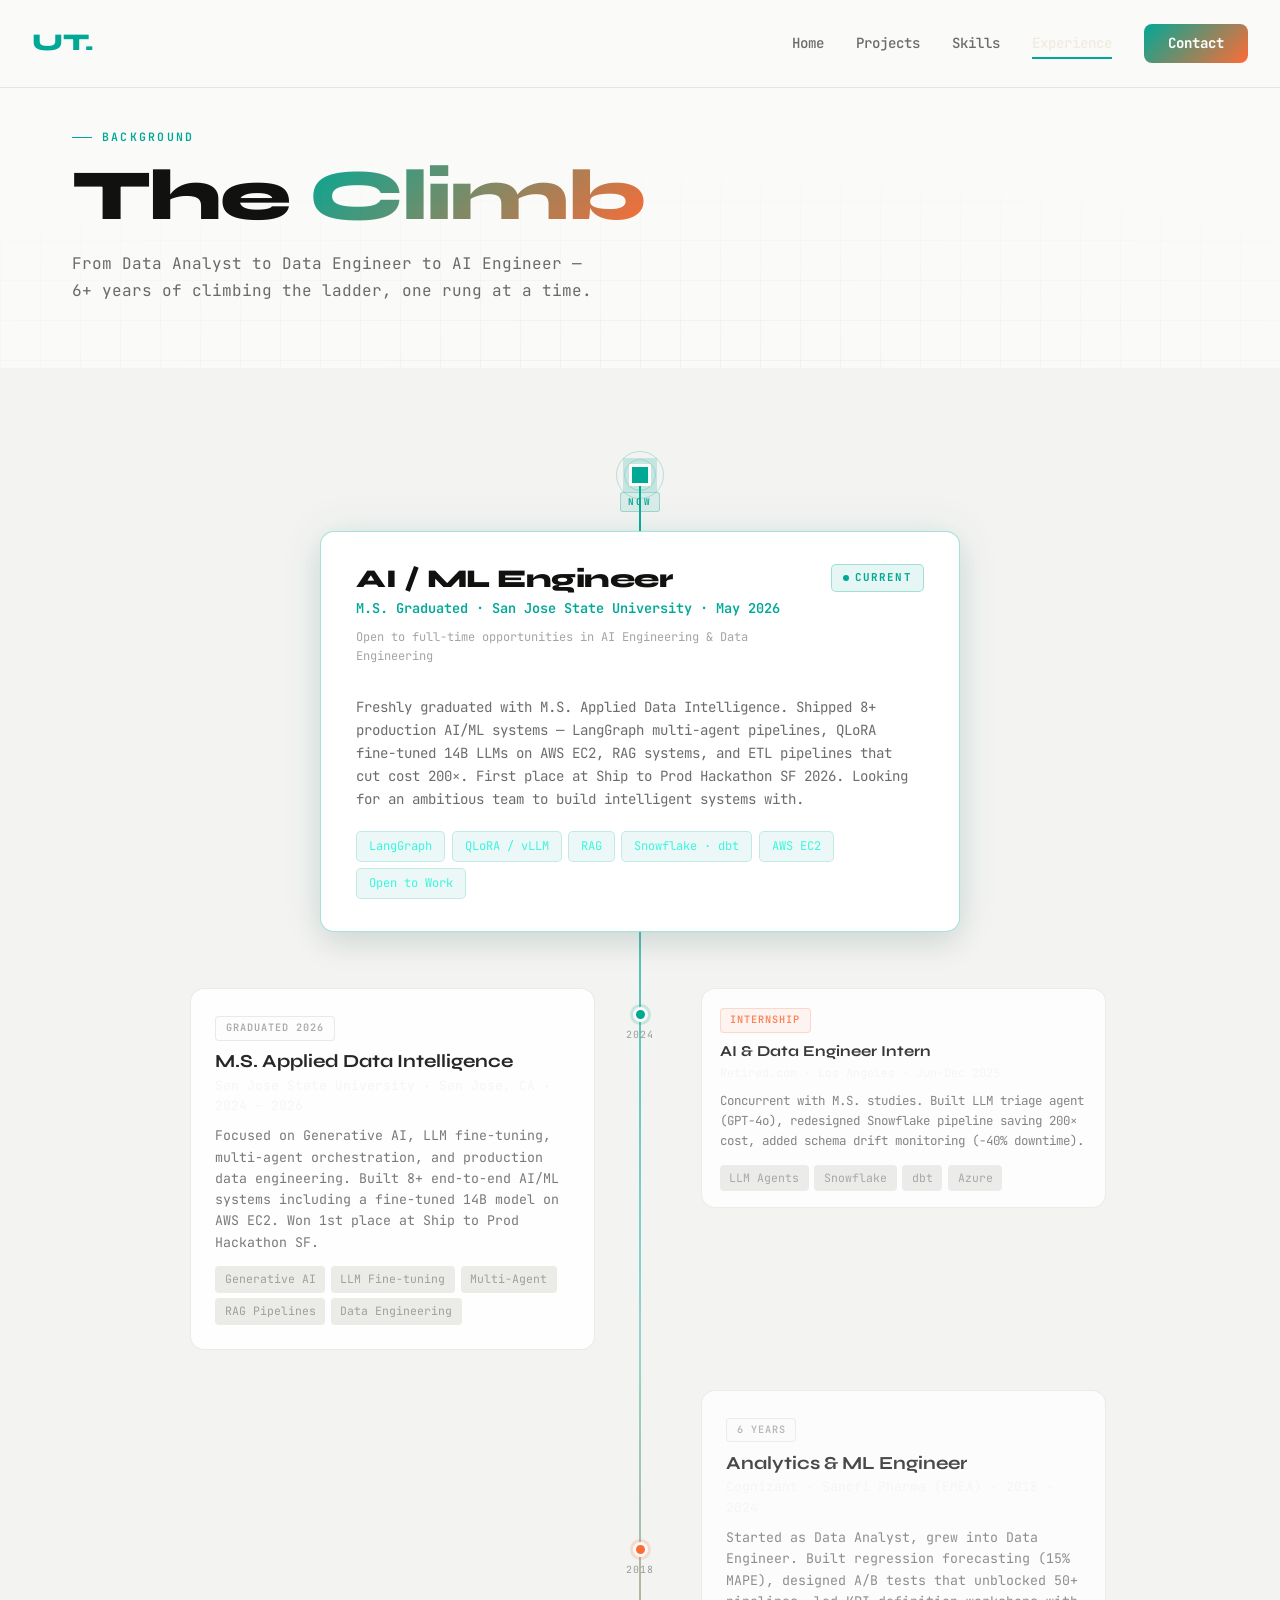
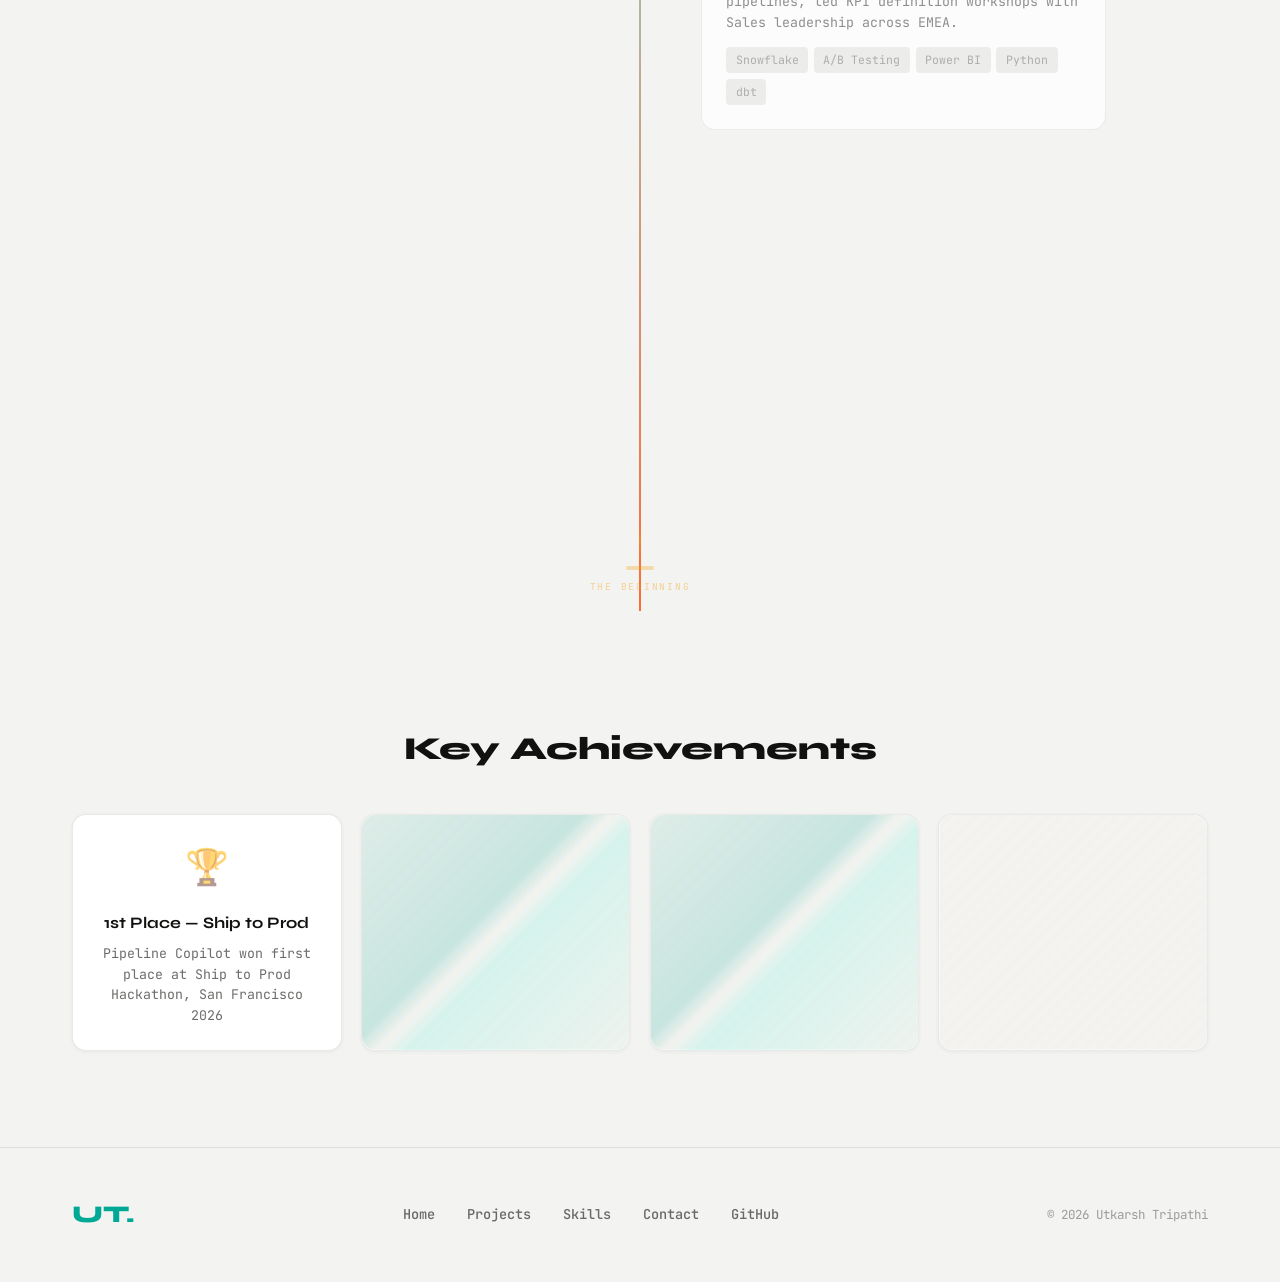
==== experience.html @ 78163bea "Pushing new design with multiple pages and light theme" ====
<!DOCTYPE html>
<html lang="en">
<head>
    <meta charset="UTF-8">
    <meta name="viewport" content="width=device-width, initial-scale=1.0">
    <title>Experience | Utkarsh Tripathi</title>
    <link rel="stylesheet" href="styles.css">
    <link rel="preconnect" href="https://fonts.googleapis.com">
    <link rel="preconnect" href="https://fonts.gstatic.com" crossorigin>
    <link href="https://fonts.googleapis.com/css2?family=JetBrains+Mono:wght@400;600;700&family=Syne:wght@400;600;700;800&display=swap" rel="stylesheet">
    <style>
        /* ════════════════════════════════
           CAREER LADDER
           ════════════════════════════════ */
        .ladder-section {
            padding: var(--spacing-3xl) 0 var(--spacing-2xl);
        }

        .ladder-section-header {
            text-align: center;
            margin-bottom: 4rem;
        }

        .ladder-section-header .section-label { margin-bottom: 0.5rem; }

        /* Outer container — relative, holds the spine */
        .career-ladder {
            position: relative;
            display: flex;
            flex-direction: column;
            align-items: center;
            gap: 0;
            padding: 0 0 1rem;
            max-width: 900px;
            margin: 0 auto;
        }

        /* ── Vertical spine ── */
        .ladder-spine {
            position: absolute;
            left: 50%;
            top: 0; bottom: 0;
            width: 2px;
            transform: translateX(-50%);
            background: linear-gradient(
                to bottom,
                var(--color-primary) 0%,
                rgba(0,168,150,0.4) 50%,
                var(--color-accent) 100%
            );
            z-index: 0;
        }

        /* ── Shared step styles ── */
        .lstep {
            position: relative;
            z-index: 1;
            width: 100%;
            display: grid;
            align-items: start;
        }

        /* ── CURRENT step (centred below spine node) ── */
        .lstep-current {
            grid-template-columns: 1fr;
            justify-items: center;
            padding-bottom: 3.5rem;
        }

        /* ── LEFT & RIGHT steps ── */
        .lstep-left,
        .lstep-right {
            grid-template-columns: 1fr 90px 1fr;
            align-items: center;
            padding-bottom: 2.5rem;
        }

        /* ────────────────────────────
           Spine nodes
           ──────────────────────────── */
        .lstep-node {
            display: flex;
            align-items: center;
            justify-content: center;
            flex-direction: column;
            gap: 0.3rem;
            position: relative;
            z-index: 2;
            grid-column: 2;
        }

        .node-circle {
            width: 15px; height: 15px;
            border-radius: 50%;
            background: var(--color-primary);
            border: 3px solid var(--color-bg);
            box-shadow: 0 0 0 3px rgba(0,168,150,0.18);
            flex-shrink: 0;
        }

        .node-year {
            font-size: 0.62rem;
            color: rgba(17,17,16,0.38);
            letter-spacing: 0.08em;
            white-space: nowrap;
        }

        /* current node */
        .node-circle-current {
            width: 22px; height: 22px;
            background: var(--color-primary);
            border: 3px solid var(--color-bg);
            box-shadow: 0 0 0 6px rgba(0,168,150,0.18);
            position: relative;
        }

        /* Pulse rings on current node */
        .node-circle-current::before,
        .node-circle-current::after {
            content: '';
            position: absolute;
            inset: -8px;
            border-radius: 50%;
            border: 1px solid rgba(0,168,150,0.25);
            animation: nodeRing 2.5s ease-out infinite;
        }
        .node-circle-current::after {
            inset: -16px;
            animation-delay: 1.25s;
        }

        @keyframes nodeRing {
            0%   { transform: scale(0.7); opacity: 0.5; }
            100% { transform: scale(1);   opacity: 0; }
        }

        .node-badge-now {
            font-size: 0.58rem;
            font-weight: 700;
            letter-spacing: 0.18em;
            text-transform: uppercase;
            color: var(--color-primary);
            background: rgba(0,168,150,0.1);
            border: 1px solid rgba(0,168,150,0.3);
            padding: 0.12rem 0.45rem;
            border-radius: 3px;
        }

        /* ── Rung connector lines ── */
        .rung-line {
            height: 1px;
            background: linear-gradient(90deg, transparent, rgba(0,168,150,0.2), transparent);
        }

        .lstep-left  .rung-line { grid-column: 1; width: 100%; }
        .lstep-right .rung-line { grid-column: 3; width: 100%; }

        /* empty cells */
        .lstep-left  .rung-empty { grid-column: 3; }
        .lstep-right .rung-empty { grid-column: 1; }
        .lstep-left  .rung-line  { grid-column: 1; }
        .lstep-right .rung-line  { grid-column: 3; }

        /* ────────────────────────────
           Cards
           ──────────────────────────── */
        .lstep-card {
            border-radius: 14px;
            border: 1px solid var(--color-border);
            background: var(--color-surface);
            padding: 1.5rem;
            transition: border-color 0.3s ease, box-shadow 0.3s ease;
            position: relative;
            overflow: hidden;
        }

        .lstep-card::before {
            content: '';
            position: absolute; inset: 0;
            border-radius: inherit;
            opacity: 0;
            transition: opacity 0.4s;
            background: radial-gradient(
                400px circle at var(--mouse-x,50%) var(--mouse-y,50%),
                rgba(0,168,150,0.06), transparent 50%
            );
            pointer-events: none;
            z-index: 1;
        }
        .lstep-card:hover::before { opacity: 1; }

        /* Current card */
        .card-current {
            width: 640px;
            max-width: 100%;
            border-color: rgba(0,168,150,0.35);
            box-shadow:
                0 0 40px rgba(0,168,150,0.1),
                0 12px 32px rgba(17,17,16,0.1);
            padding: 2rem 2.2rem;
        }

        /* Past cards */
        .card-past {
            width: 100%;
            opacity: 0.9;
        }
        .card-oldest { opacity: 0.75; }

        /* Compact card for smaller concurrent entry */
        .card-compact {
            opacity: 0.82;
        }
        .card-compact .card-past-title { font-size: 0.95rem; }
        .card-compact .card-past-desc  { font-size: 0.78rem; }
        .card-compact .card-past-org   { font-size: 0.73rem; }
        .card-compact { padding: 1rem 1.1rem; }

        /* Foundation / base card */
        .card-base {
            opacity: 0.7;
            border-color: rgba(245,158,11,0.2);
        }
        .card-base .card-past-badge {
            background: rgba(245,158,11,0.1);
            border-color: rgba(245,158,11,0.3);
            color: #f59e0b;
        }
        .card-base .card-past-title { font-size: 1rem; }

        /* Foundation base anchor at bottom of spine */
        .ladder-base-anchor {
            position: relative;
            z-index: 1;
            display: flex;
            flex-direction: column;
            align-items: center;
            gap: 0.4rem;
            padding-top: 0.5rem;
        }
        .base-anchor-line {
            width: 2px; height: 24px;
            background: linear-gradient(to bottom, rgba(245,158,11,0.4), transparent);
        }
        .base-anchor-cap {
            width: 28px; height: 4px;
            border-radius: 2px;
            background: rgba(245,158,11,0.3);
        }
        .base-anchor-label {
            font-size: 0.6rem;
            letter-spacing: 0.18em;
            text-transform: uppercase;
            color: rgba(245,158,11,0.4);
            margin-top: 0.2rem;
        }

        /* Current card inner layout */
        .card-current-header {
            display: flex;
            align-items: flex-start;
            justify-content: space-between;
            gap: 1rem;
            margin-bottom: 0.85rem;
        }

        .card-current-badge {
            display: inline-flex;
            align-items: center;
            gap: 0.35rem;
            padding: 0.25rem 0.7rem;
            border-radius: 5px;
            background: rgba(0,168,150,0.1);
            border: 1px solid rgba(0,168,150,0.3);
            color: var(--color-primary);
            font-size: 0.68rem;
            font-weight: 700;
            text-transform: uppercase;
            letter-spacing: 0.1em;
            flex-shrink: 0;
        }

        .card-current-badge::before {
            content: '';
            width: 6px; height: 6px;
            border-radius: 50%;
            background: var(--color-primary);
            animation: blink 1.2s ease-in-out infinite;
        }

        @keyframes blink { 0%,100%{opacity:1} 50%{opacity:0.3} }

        .card-current-title {
            font-family: var(--font-display);
            font-size: 1.6rem;
            font-weight: 800;
            color: var(--color-text-primary);
            line-height: 1.15;
            letter-spacing: -0.02em;
            margin-bottom: 0.25rem;
        }

        .card-current-org {
            font-size: 0.85rem;
            color: var(--color-primary);
            font-weight: 600;
            margin-bottom: 0.5rem;
        }

        .card-current-period {
            font-size: 0.75rem;
            color: var(--color-text-tertiary);
            margin-bottom: 1rem;
        }

        .card-current-desc {
            font-size: 0.88rem;
            line-height: 1.65;
            color: var(--color-text-secondary);
            margin-bottom: 1.2rem;
            position: relative; z-index: 2;
        }

        .card-current-highlights {
            display: flex;
            flex-wrap: wrap;
            gap: 0.4rem;
            position: relative; z-index: 2;
        }

        .card-current-highlights span {
            padding: 0.3rem 0.75rem;
            background: rgba(0,168,150,0.08);
            border: 1px solid rgba(0,168,150,0.18);
            border-radius: 5px;
            font-size: 0.75rem;
            color: rgba(0,245,212,0.75);
        }

        /* Past card inner layout */
        .card-past-badge {
            display: inline-block;
            padding: 0.2rem 0.6rem;
            background: rgba(240,235,224,0.06);
            border: 1px solid var(--color-border);
            border-radius: 4px;
            color: var(--color-text-tertiary);
            font-size: 0.64rem;
            font-weight: 600;
            text-transform: uppercase;
            letter-spacing: 0.1em;
            margin-bottom: 0.6rem;
        }

        .card-past-title {
            font-family: var(--font-display);
            font-size: 1.15rem;
            font-weight: 700;
            color: var(--color-text-primary);
            line-height: 1.2;
            margin-bottom: 0.2rem;
        }

        .card-past-org {
            font-size: 0.8rem;
            color: rgba(240,235,224,0.45);
            margin-bottom: 0.55rem;
        }

        .card-past-desc {
            font-size: 0.83rem;
            line-height: 1.6;
            color: var(--color-text-secondary);
            margin-bottom: 0.85rem;
            position: relative; z-index: 2;
        }

        .card-past-tags {
            display: flex;
            flex-wrap: wrap;
            gap: 0.35rem;
            position: relative; z-index: 2;
        }

        .card-past-tags span {
            padding: 0.25rem 0.6rem;
            background: var(--color-bg-tertiary);
            border-radius: 4px;
            font-size: 0.72rem;
            color: var(--color-text-tertiary);
        }

        /* ── Reveal animations ── */
        .lstep { opacity: 0; }
        .lstep.ladder-visible { animation: ladderIn 0.6s cubic-bezier(0.16,1,0.3,1) forwards; }

        .lstep-current.ladder-visible {
            animation: ladderInCurrent 0.7s cubic-bezier(0.16,1,0.3,1) forwards;
        }
        .lstep-left.ladder-visible  { animation: ladderInLeft 0.6s cubic-bezier(0.16,1,0.3,1) forwards; }
        .lstep-right.ladder-visible { animation: ladderInRight 0.6s cubic-bezier(0.16,1,0.3,1) forwards; }

        @keyframes ladderInCurrent {
            from { opacity:0; transform:scale(0.93) translateY(20px); }
            to   { opacity:1; transform:scale(1) translateY(0); }
        }
        @keyframes ladderInLeft {
            from { opacity:0; transform:translateX(-40px); }
            to   { opacity:1; transform:translateX(0); }
        }
        @keyframes ladderInRight {
            from { opacity:0; transform:translateX(40px); }
            to   { opacity:1; transform:translateX(0); }
        }

        /* ════════════════════════════════
           ACHIEVEMENTS — SCRATCH REVEAL
           ════════════════════════════════ */
        .achievements-section {
            padding: 0 0 var(--spacing-3xl);
        }

        .achievements-title {
            font-family: var(--font-display);
            font-size: 2rem;
            font-weight: 800;
            color: var(--color-text-primary);
            text-align: center;
            margin-bottom: 2.5rem;
        }

        .achievements-grid {
            display: grid;
            grid-template-columns: repeat(auto-fit, minmax(220px, 1fr));
            gap: 1.2rem;
        }

        .achievement-card {
            background: var(--color-surface);
            border: 1px solid var(--color-border);
            border-radius: 14px;
            padding: 1.5rem;
            text-align: center;
            position: relative;
            overflow: hidden;
            transition: border-color 0.3s, box-shadow 0.3s;
        }

        .achievement-card:hover {
            border-color: rgba(0,245,212,0.22);
            box-shadow: 0 12px 30px rgba(0,0,0,0.28);
        }

        /* ── Scratch cover ── */
        .scratch-cover {
            position: absolute;
            inset: 0;
            border-radius: inherit;
            background-color: var(--color-bg-secondary);
            background-image: repeating-linear-gradient(
                135deg,
                transparent,
                transparent 5px,
                rgba(255,210,140,0.035) 5px,
                rgba(255,210,140,0.035) 10px
            );
            z-index: 10;
            pointer-events: none;
            /* clip: full rect initially, sweeps to nothing */
            clip-path: polygon(0% 0%, 100% 0%, 100% 100%, 0% 100%);
            transition: clip-path 0.65s cubic-bezier(0.77, 0, 0.18, 1);
        }

        /* Shimmer that sweeps before reveal */
        .scratch-shimmer {
            position: absolute;
            inset: 0;
            border-radius: inherit;
            background: linear-gradient(
                135deg,
                transparent 20%,
                rgba(0,168,150,0.18) 48%,
                rgba(255,255,255,0.05) 50%,
                rgba(0,245,212,0.12) 52%,
                transparent 70%
            );
            background-size: 300% 300%;
            z-index: 11;
            pointer-events: none;
            opacity: 0;
        }

        /* State: shimmer running */
        .achievement-card.scratching .scratch-shimmer {
            opacity: 1;
            animation: shimmerDiag 0.45s ease forwards;
        }

        @keyframes shimmerDiag {
            from { background-position: 200% 200%; }
            to   { background-position: -100% -100%; }
        }

        /* State: fully scratched → cover sweeps away diagonally */
        .achievement-card.scratched .scratch-cover {
            /* wipe from top-left to bottom-right: pull the clip rect off to bottom-right */
            clip-path: polygon(110% 0%, 110% 0%, 110% 110%, 110% 110%);
        }

        .achievement-card.scratched .scratch-shimmer {
            opacity: 0;
        }

        /* Card content (sits below scratch layers) */
        .achievement-icon {
            font-size: 2.2rem;
            margin-bottom: 0.9rem;
            position: relative; z-index: 2;
        }

        .achievement-card h4 {
            font-family: var(--font-display);
            font-size: 1rem;
            font-weight: 700;
            color: var(--color-text-primary);
            margin-bottom: 0.5rem;
            position: relative; z-index: 2;
        }

        .achievement-card p {
            font-size: 0.83rem;
            color: var(--color-text-secondary);
            line-height: 1.55;
            position: relative; z-index: 2;
        }

        /* ── Responsive ── */
        @media (max-width: 768px) {
            .lstep-left, .lstep-right {
                grid-template-columns: 1fr 60px 1fr;
            }
            .card-current { width: 100%; padding: 1.4rem; }
            .card-current-title { font-size: 1.25rem; }
        }

        @media (max-width: 540px) {
            .lstep-left, .lstep-right {
                grid-template-columns: 1fr;
            }
            .lstep-left .lstep-node,
            .lstep-right .lstep-node { display: none; }
            .rung-line, .rung-empty { display: none; }
            .lstep-left .lstep-card,
            .lstep-right .lstep-card { width: 100%; }
        }
    </style>
</head>
<body>

<nav class="nav">
    <div class="nav-container">
        <a href="index.html" class="nav-logo">UT.</a>
        <div class="nav-links">
            <a href="index.html"       class="nav-link">Home</a>
            <a href="projects.html"    class="nav-link">Projects</a>
            <a href="skills.html"      class="nav-link">Skills</a>
            <a href="experience.html"  class="nav-link">Experience</a>
            <a href="contact.html"     class="nav-link nav-link-cta">Contact</a>
        </div>
        <button class="nav-toggle" aria-label="Toggle menu">
            <span></span><span></span><span></span>
        </button>
    </div>
</nav>

<div class="page-hero">
    <div class="page-hero-bg"></div>
    <div class="container">
        <div class="page-hero-label">Background</div>
        <h1 class="page-hero-title">The <span class="gradient-text">Climb</span></h1>
        <p class="page-hero-sub">From Data Analyst to Data Engineer to AI Engineer — 6+ years of climbing the ladder, one rung at a time.</p>
    </div>
</div>

<!-- Career Ladder -->
<section class="ladder-section" style="background: var(--color-bg-secondary);">
    <div class="container">
        <div class="career-ladder" id="careerLadder">
            <div class="ladder-spine"></div>

            <!-- ════════════════════════════════
                 TOP — CURRENT / NOW (zoomed, centered)
                 Graduated May 2026 → Open to Work
                 ════════════════════════════════ -->
            <div class="lstep lstep-current">
                <div style="display:flex;flex-direction:column;align-items:center;gap:0.35rem;margin-bottom:1.2rem;position:relative;z-index:2;">
                    <div class="node-circle-current"></div>
                    <span class="node-badge-now">NOW</span>
                </div>
                <div class="lstep-card card-current">
                    <div class="card-current-header">
                        <div>
                            <h3 class="card-current-title">AI / ML Engineer</h3>
                            <div class="card-current-org">M.S. Graduated · San Jose State University · May 2026</div>
                            <div class="card-current-period">Open to full-time opportunities in AI Engineering &amp; Data Engineering</div>
                        </div>
                        <span class="card-current-badge">Current</span>
                    </div>
                    <p class="card-current-desc">
                        Freshly graduated with M.S. Applied Data Intelligence. Shipped 8+ production AI/ML systems — LangGraph multi-agent pipelines, QLoRA fine-tuned 14B LLMs on AWS EC2, RAG systems, and ETL pipelines that cut cost 200×. First place at Ship to Prod Hackathon SF 2026. Looking for an ambitious team to build intelligent systems with.
                    </p>
                    <div class="card-current-highlights">
                        <span>LangGraph</span><span>QLoRA / vLLM</span><span>RAG</span><span>Snowflake · dbt</span><span>AWS EC2</span><span>Open to Work</span>
                    </div>
                </div>
            </div>

            <!-- ════════════════════════════════
                 RUNG 3 — Concurrent (2024-2026)
                 LEFT (big):  M.S. SJSU
                 RIGHT (small): Retired.com Internship
                 ════════════════════════════════ -->
            <div class="lstep lstep-left lstep-right" style="align-items:start;">
                <!-- SJSU — BIG LEFT card -->
                <div class="lstep-card card-past" style="grid-column:1; margin-right:1rem;">
                    <div class="card-past-badge">Graduated 2026</div>
                    <h3 class="card-past-title">M.S. Applied Data Intelligence</h3>
                    <div class="card-past-org">San Jose State University · San Jose, CA · 2024 – 2026</div>
                    <p class="card-past-desc">Focused on Generative AI, LLM fine-tuning, multi-agent orchestration, and production data engineering. Built 8+ end-to-end AI/ML systems including a fine-tuned 14B model on AWS EC2. Won 1st place at Ship to Prod Hackathon SF.</p>
                    <div class="card-past-tags">
                        <span>Generative AI</span><span>LLM Fine-tuning</span><span>Multi-Agent</span><span>RAG Pipelines</span><span>Data Engineering</span>
                    </div>
                </div>
                <!-- Node in CENTRE -->
                <div class="lstep-node" style="grid-column:2; margin-top:1.2rem;">
                    <div class="node-circle"></div>
                    <span class="node-year">2024</span>
                </div>
                <!-- Retired.com — SMALL RIGHT card -->
                <div class="lstep-card card-past card-compact" style="grid-column:3; margin-left:1rem;">
                    <div class="card-past-badge" style="background:rgba(255,107,53,0.08);border-color:rgba(255,107,53,0.25);color:#ff6b35;">Internship</div>
                    <h3 class="card-past-title">AI & Data Engineer Intern</h3>
                    <div class="card-past-org">Retired.com · Los Angeles · Jun–Dec 2025</div>
                    <p class="card-past-desc">Concurrent with M.S. studies. Built LLM triage agent (GPT-4o), redesigned Snowflake pipeline saving 200× cost, added schema drift monitoring (−40% downtime).</p>
                    <div class="card-past-tags">
                        <span>LLM Agents</span><span>Snowflake</span><span>dbt</span><span>Azure</span>
                    </div>
                </div>
            </div>

            <!-- ════════════════════════════════
                 RUNG 2 — Cognizant / Sanofi EMEA
                 RIGHT side (2018-2024)
                 ════════════════════════════════ -->
            <div class="lstep lstep-right">
                <div style="grid-column:1;"></div>
                <div class="lstep-node" style="grid-column:2;">
                    <div class="node-circle" style="background:var(--color-accent);box-shadow:0 0 0 3px rgba(255,107,53,0.18)"></div>
                    <span class="node-year">2018</span>
                </div>
                <div class="lstep-card card-past card-oldest" style="grid-column:3; margin-left:1rem;">
                    <div class="card-past-badge">6 Years</div>
                    <h3 class="card-past-title">Analytics & ML Engineer</h3>
                    <div class="card-past-org">Cognizant · Sanofi Pharma (EMEA) · 2018 – 2024</div>
                    <p class="card-past-desc">Started as Data Analyst, grew into Data Engineer. Built regression forecasting (15% MAPE), designed A/B tests that unblocked 50+ pipelines, led KPI definition workshops with Sales leadership across EMEA.</p>
                    <div class="card-past-tags">
                        <span>Snowflake</span><span>A/B Testing</span><span>Power BI</span><span>Python</span><span>dbt</span>
                    </div>
                </div>
            </div>

            <!-- ════════════════════════════════
                 BASE — B.E. Electronics Engineering
                 LEFT side (2014-2018) — Foundation
                 ════════════════════════════════ -->
            <div class="lstep lstep-left">
                <div class="lstep-card card-past card-base" style="grid-column:1; margin-right:1rem;">
                    <div class="card-past-badge">Foundation</div>
                    <h3 class="card-past-title">B.E. Electronics Engineering</h3>
                    <div class="card-past-org">University · India · 2014 – 2018</div>
                    <p class="card-past-desc">The base of the ladder — core engineering fundamentals in electronics, circuits, signal processing, and programming that built the analytical thinking underlying every system since.</p>
                    <div class="card-past-tags">
                        <span>Electronics</span><span>Signal Processing</span><span>C / C++</span><span>Mathematics</span>
                    </div>
                </div>
                <div class="lstep-node" style="grid-column:2;">
                    <div class="node-circle" style="background:#f59e0b;box-shadow:0 0 0 3px rgba(245,158,11,0.2)"></div>
                    <span class="node-year">2014</span>
                </div>
                <div style="grid-column:3;"></div>
            </div>

            <!-- Ladder base anchor -->
            <div class="ladder-base-anchor">
                <div class="base-anchor-line"></div>
                <div class="base-anchor-cap"></div>
                <span class="base-anchor-label">The Beginning</span>
            </div>

        </div><!-- /career-ladder -->
    </div>
</section>

<!-- Achievements — Scratch Reveal -->
<section class="achievements-section" style="background: var(--color-bg-secondary); padding-top: var(--spacing-xl);">
    <div class="container">
        <h3 class="achievements-title">Key Achievements</h3>
        <div class="achievements-grid">

            <div class="achievement-card">
                <div class="scratch-cover"></div>
                <div class="scratch-shimmer"></div>
                <div class="achievement-icon">🏆</div>
                <h4>1st Place — Ship to Prod</h4>
                <p>Pipeline Copilot won first place at Ship to Prod Hackathon, San Francisco 2026</p>
            </div>

            <div class="achievement-card">
                <div class="scratch-cover"></div>
                <div class="scratch-shimmer"></div>
                <div class="achievement-icon">⚡</div>
                <h4>200x Cost Reduction</h4>
                <p>Snowflake ingestion redesign — from $1,000/day to a fraction via incremental loads</p>
            </div>

            <div class="achievement-card">
                <div class="scratch-cover"></div>
                <div class="scratch-shimmer"></div>
                <div class="achievement-icon">🤖</div>
                <h4>14B Model Fine-tuned</h4>
                <p>Qwen2.5-14B with QLoRA on domain datasets — 94% JSON validity, deployed on AWS EC2</p>
            </div>

            <div class="achievement-card">
                <div class="scratch-cover"></div>
                <div class="scratch-shimmer"></div>
                <div class="achievement-icon">📊</div>
                <h4>50+ Pipelines Unblocked</h4>
                <p>Statistical validation framework using chi-square tests unblocked cloud migration at Sanofi</p>
            </div>

        </div>
    </div>
</section>

<footer class="footer">
    <div class="container">
        <div class="footer-inner">
            <a href="index.html" class="footer-logo">UT.</a>
            <div class="footer-links">
                <a href="index.html">Home</a>
                <a href="projects.html">Projects</a>
                <a href="skills.html">Skills</a>
                <a href="contact.html">Contact</a>
                <a href="https://github.com/utkarsh9630" target="_blank" rel="noopener">GitHub</a>
            </div>
            <span class="footer-copy">© 2026 Utkarsh Tripathi</span>
        </div>
    </div>
</footer>

<script src="script.js"></script>
<script>
(function () {
    /* ── Ladder reveal on scroll ── */
    const steps = document.querySelectorAll('.lstep');
    const ladderObs = new IntersectionObserver((entries) => {
        entries.forEach((entry, _, obs) => {
            if (entry.isIntersecting) {
                const el = entry.target;
                const delay = el.dataset.delay || 0;
                setTimeout(() => el.classList.add('ladder-visible'), parseInt(delay));
                ladderObs.unobserve(el);
            }
        });
    }, { threshold: 0.15 });

    steps.forEach((step, i) => {
        step.dataset.delay = i * 180;
        ladderObs.observe(step);
    });

    /* ── Cursor light on ladder cards ── */
    document.querySelectorAll('.lstep-card').forEach(card => {
        card.addEventListener('mousemove', e => {
            const r = card.getBoundingClientRect();
            card.style.setProperty('--mouse-x', `${((e.clientX - r.left) / r.width) * 100}%`);
            card.style.setProperty('--mouse-y', `${((e.clientY - r.top) / r.height) * 100}%`);
        });
    });

    /* ── Scratch Reveal on scroll ── */
    const achCards = document.querySelectorAll('.achievement-card');

    const scratchObs = new IntersectionObserver((entries) => {
        entries.forEach(entry => {
            if (entry.isIntersecting) {
                const card = entry.target;
                if (card.classList.contains('scratched')) return;
                const delay = parseInt(card.dataset.scratchDelay || 0);

                setTimeout(() => {
                    // Phase 1: shimmer sweeps
                    card.classList.add('scratching');

                    // Phase 2: cover wipes away
                    setTimeout(() => {
                        card.classList.remove('scratching');
                        card.classList.add('scratched');
                    }, 420);
                }, delay);

                scratchObs.unobserve(card);
            }
        });
    }, { threshold: 0.35 });

    achCards.forEach((card, i) => {
        card.dataset.scratchDelay = i * 160;
        scratchObs.observe(card);
    });
})();
</script>
</body>
</html>
---- styles.css ----
/* ===================================
   CSS Variables & Reset — CHALK LIGHT THEME
   =================================== */
:root {
    /* Backgrounds */
    --color-bg: #FAFAF8;
    --color-bg-secondary: #F3F3F1;
    --color-bg-tertiary: #EAEAE7;
    --color-surface: #FFFFFF;
    --color-border: rgba(17, 17, 16, 0.09);

    /* Brand — teal darkened for light-bg readability */
    --color-primary: #00a896;
    --color-primary-dark: #007d6e;
    --color-primary-vivid: #00f5d4;   /* gradients / glows only */
    --color-accent: #ff6b35;
    --color-accent-light: #ff8c5a;

    /* Era colors */
    --era-analyst: #d97706;
    --era-engineer: #2563eb;
    --era-ai: #00a896;

    /* Text */
    --color-text-primary: #111110;
    --color-text-secondary: rgba(17, 17, 16, 0.62);
    --color-text-tertiary: rgba(17, 17, 16, 0.38);

    /* Typography */
    --font-display: 'Syne', sans-serif;
    --font-body: 'JetBrains Mono', monospace;

    /* Spacing */
    --spacing-xs: 0.5rem;
    --spacing-sm: 1rem;
    --spacing-md: 1.5rem;
    --spacing-lg: 2rem;
    --spacing-xl: 3rem;
    --spacing-2xl: 4rem;
    --spacing-3xl: 6rem;

    /* Effects */
    --blur-sm: 8px;
    --blur-md: 16px;
    --blur-lg: 24px;

    --transition-fast: 0.15s ease;
    --transition-base: 0.3s ease;
    --transition-slow: 0.6s cubic-bezier(0.16, 1, 0.3, 1);
}

* { margin: 0; padding: 0; box-sizing: border-box; }
html { scroll-behavior: smooth; overflow-x: hidden; }

body {
    font-family: var(--font-body);
    background-color: var(--color-bg);
    color: var(--color-text-secondary);
    line-height: 1.6;
    font-size: 16px;
    overflow-x: hidden;
    -webkit-font-smoothing: antialiased;
}

.container {
    max-width: 1200px;
    margin: 0 auto;
    padding: 0 var(--spacing-lg);
}

/* ===================================
   Page Transition — Circuit Wipe
   =================================== */
.page-wipe {
    position: fixed; inset: 0;
    z-index: 9999;
    pointer-events: none;
    transform: scaleX(0);
    transform-origin: right;
    background: linear-gradient(
        90deg,
        rgba(250, 250, 248, 0.97) 0%,
        rgba(250, 250, 248, 0.99) 44%,
        rgba(0, 168, 150, 0.7) 49%,
        #00a896 50%,
        rgba(0, 168, 150, 0.7) 51%,
        rgba(250, 250, 248, 0.99) 56%,
        rgba(250, 250, 248, 0.97) 100%
    );
}
.page-wipe.wipe-enter {
    animation: wipeEnter 0.42s cubic-bezier(0.77, 0, 0.18, 1) forwards;
    transform-origin: left;
}
.page-wipe.wipe-reveal {
    animation: wipeReveal 0.42s cubic-bezier(0.77, 0, 0.18, 1) forwards;
    transform-origin: right;
}
@keyframes wipeEnter { from{transform:scaleX(0)} to{transform:scaleX(1)} }
@keyframes wipeReveal { from{transform:scaleX(1)} to{transform:scaleX(0)} }

/* ===================================
   Navigation
   =================================== */
.nav {
    position: fixed; top: 0; left: 0; right: 0;
    z-index: 1000;
    background: rgba(250, 250, 248, 0.92);
    backdrop-filter: blur(var(--blur-md));
    border-bottom: 1px solid var(--color-border);
    transition: var(--transition-base);
}
.nav-container {
    max-width: 1400px; margin: 0 auto;
    padding: var(--spacing-md) var(--spacing-lg);
    display: flex; justify-content: space-between; align-items: center;
}
.nav-logo {
    font-family: var(--font-display);
    font-size: 1.5rem; font-weight: 800;
    color: var(--color-primary);
    letter-spacing: -0.02em; text-decoration: none;
}
.nav-links { display: flex; gap: var(--spacing-lg); align-items: center; }
.nav-link {
    color: var(--color-text-secondary); text-decoration: none;
    font-size: 0.88rem; font-weight: 500;
    transition: var(--transition-fast); position: relative;
}
.nav-link::after {
    content: ''; position: absolute;
    bottom: -4px; left: 0; width: 0; height: 2px;
    background: var(--color-primary); transition: var(--transition-base);
}
.nav-link:hover { color: var(--color-text-primary); }
.nav-link:hover::after,
.nav-link.active::after { width: 100%; }
.nav-link.active { color: var(--color-text-primary); }
.nav-link-cta {
    background: linear-gradient(135deg, var(--color-primary), var(--color-accent));
    padding: var(--spacing-xs) var(--spacing-md);
    border-radius: 8px; color: #fff; font-weight: 700;
}
.nav-link-cta::after { display: none; }
.nav-link-cta:hover {
    transform: translateY(-2px); color: #fff;
    box-shadow: 0 8px 20px rgba(0, 168, 150, 0.22);
}
.nav-toggle {
    display: none; flex-direction: column; gap: 4px;
    background: none; border: none; cursor: pointer; padding: var(--spacing-xs);
}
.nav-toggle span {
    width: 24px; height: 2px;
    background: var(--color-text-primary); transition: var(--transition-base);
}

/* ===================================
   Hero
   =================================== */
.hero {
    position: relative; min-height: 100vh;
    display: flex; align-items: center;
    padding: var(--spacing-3xl) 0; overflow: hidden;
}
.hero-background { position: absolute; inset: 0; z-index: 0; }

.grid-overlay {
    position: absolute; inset: 0;
    background-image:
        linear-gradient(rgba(17, 17, 16, 0.04) 1px, transparent 1px),
        linear-gradient(90deg, rgba(17, 17, 16, 0.04) 1px, transparent 1px);
    background-size: 50px 50px;
    mask-image: radial-gradient(ellipse at center, black 0%, transparent 70%);
}

.gradient-orb {
    position: absolute; border-radius: 50%;
    filter: blur(90px); opacity: 0.15;
    animation: float 20s ease-in-out infinite;
}
.orb-1 {
    width: 500px; height: 500px;
    background: radial-gradient(circle, var(--color-primary-vivid) 0%, transparent 70%);
    top: 5%; right: 5%;
}
.orb-2 {
    width: 400px; height: 400px;
    background: radial-gradient(circle, var(--color-accent) 0%, transparent 70%);
    bottom: 10%; left: 5%; animation-delay: 7s;
}
@keyframes float {
    0%,100%{transform:translate(0,0) scale(1)}
    33%{transform:translate(30px,-30px) scale(1.1)}
    66%{transform:translate(-20px,20px) scale(0.9)}
}

.hero-content {
    position: relative; z-index: 1;
    display: grid; grid-template-columns: 1fr 1fr;
    gap: var(--spacing-3xl); align-items: center; width: 100%;
    animation: fadeInUp 0.8s var(--transition-slow);
}
@keyframes fadeInUp {
    from{opacity:0;transform:translateY(30px)}
    to{opacity:1;transform:translateY(0)}
}

/* ===================================
   Hero Terminal
   =================================== */
.hero-terminal { display: flex; flex-direction: column; gap: var(--spacing-lg); }

.terminal-window {
    background: #ffffff;
    border: 1px solid var(--color-border);
    border-radius: 10px; overflow: hidden;
    box-shadow: 0 4px 24px rgba(17, 17, 16, 0.07);
}
.terminal-bar {
    display: flex; align-items: center; gap: 0.4rem;
    padding: 0.65rem 1rem;
    background: rgba(17, 17, 16, 0.03);
    border-bottom: 1px solid var(--color-border);
}
.t-dot { width: 11px; height: 11px; border-radius: 50%; }
.t-dot.t-red{background:#ff5f57} .t-dot.t-yellow{background:#ffbd2e} .t-dot.t-green{background:#28c840}
.terminal-tab { font-size: 0.68rem; color: rgba(17,17,16,0.3); margin-left: 0.5rem; letter-spacing: 0.05em; }

.terminal-body {
    padding: 1.2rem 1.4rem;
    display: flex; flex-direction: column; gap: 0.25rem;
    position: relative;
}
.terminal-body::before {
    content: ''; position: absolute; inset: 0;
    background: repeating-linear-gradient(
        0deg, transparent, transparent 22px,
        rgba(17, 17, 16, 0.012) 22px, rgba(17, 17, 16, 0.012) 23px
    );
    pointer-events: none;
}

.log-line {
    font-size: 0.77rem; line-height: 1.65;
    opacity: 0; animation: logAppear 0.35s ease forwards;
    white-space: nowrap; overflow: hidden; text-overflow: ellipsis;
}
.log-line:nth-child(1){animation-delay:0.4s}
.log-line:nth-child(2){animation-delay:0.8s}
.log-line:nth-child(3){animation-delay:1.15s}
.log-line:nth-child(4){animation-delay:1.5s}
.log-line:nth-child(5){animation-delay:1.85s}
.log-line:nth-child(6){animation-delay:2.15s}
.log-line:nth-child(7){animation-delay:2.45s}

@keyframes logAppear {
    from{opacity:0;transform:translateX(-5px)}
    to{opacity:1;transform:translateX(0)}
}

.log-ts   { color: rgba(17,17,16,0.22); }
.log-tag  { font-weight: 700; margin: 0 0.3rem; }
.log-tag.info { color: var(--color-primary); }
.log-tag.ok   { color: #2d9e5e; }
.log-tag.warn { color: #b45309; }
.log-val  { color: var(--color-text-primary); }
.log-dim  { color: rgba(17,17,16,0.38); }
.log-cursor {
    display: inline-block; width: 7px; height: 0.85em;
    background: var(--color-primary); margin-left: 3px;
    vertical-align: middle; opacity: 0;
    animation: blink 1s step-end infinite 2.8s;
}
@keyframes blink{0%,100%{opacity:1}50%{opacity:0}}

.hero-stats {
    display: grid; grid-template-columns: repeat(3,1fr);
    gap: var(--spacing-md); padding: var(--spacing-md) 0;
    border-top: 1px solid var(--color-border);
    border-bottom: 1px solid var(--color-border);
}
.stat { text-align: center; }
.stat-number {
    font-family: var(--font-display); font-size: 2.2rem;
    font-weight: 800; color: var(--color-primary);
    line-height: 1; margin-bottom: var(--spacing-xs);
}
.stat-label {
    font-size: 0.72rem; color: var(--color-text-tertiary);
    text-transform: uppercase; letter-spacing: 0.08em;
}
.hero-cta { display: flex; gap: var(--spacing-md); flex-wrap: wrap; }

/* ===================================
   Journey Morph
   =================================== */
.journey-morph { display: flex; flex-direction: column; gap: var(--spacing-md); }
.morph-label { font-size: 0.64rem; letter-spacing: 0.2em; text-transform: uppercase; color: rgba(17,17,16,0.3); }

.morph-stage {
    position: relative; height: 320px;
    background: rgba(255, 255, 255, 0.85);
    border: 1px solid var(--color-border); border-radius: 12px;
    overflow: hidden; backdrop-filter: blur(6px);
    box-shadow: 0 2px 16px rgba(17, 17, 16, 0.06);
    transition: border-color 0.6s ease;
}
.morph-stage.era-analyst  { border-color: rgba(217,119,6,0.25); }
.morph-stage.era-engineer { border-color: rgba(37,99,235,0.22); }
.morph-stage.era-ai       { border-color: rgba(0,168,150,0.28); }

.morph-frame {
    position: absolute; inset: 0; padding: 1.4rem 1.6rem;
    opacity: 0; transform: translateY(12px);
    transition: opacity 0.55s ease, transform 0.55s ease;
    pointer-events: none; display: flex; flex-direction: column; gap: 0.8rem;
}
.morph-frame.active { opacity: 1; transform: translateY(0); pointer-events: auto; }

.era-header { display: flex; align-items: center; gap: 0.75rem; }
.era-badge {
    font-size: 0.65rem; font-weight: 700; letter-spacing: 0.12em;
    text-transform: uppercase; padding: 0.25rem 0.6rem;
    border-radius: 4px; border: 1px solid;
}
.frame-analyst  .era-badge { color: var(--era-analyst); border-color: rgba(217,119,6,0.4); background: rgba(217,119,6,0.08); }
.frame-engineer .era-badge { color: var(--era-engineer); border-color: rgba(37,99,235,0.35); background: rgba(37,99,235,0.07); }
.frame-ai       .era-badge { color: var(--era-ai); border-color: rgba(0,168,150,0.35); background: rgba(0,168,150,0.07); }

.era-year { font-size: 0.68rem; color: rgba(17,17,16,0.32); letter-spacing: 0.05em; }
.era-title {
    font-family: var(--font-display); font-size: 1.35rem;
    font-weight: 800; letter-spacing: -0.01em;
}
.frame-analyst  .era-title { color: var(--era-analyst); }
.frame-engineer .era-title { color: var(--era-engineer); }
.frame-ai       .era-title { color: var(--era-ai); }

/* Bar chart */
.bar-chart {
    display: flex; align-items: flex-end; gap: 5px;
    height: 70px; padding-bottom: 6px;
    border-bottom: 1px solid rgba(217,119,6,0.2); margin: 0.3rem 0;
}
.chart-bar {
    flex: 1; border-radius: 3px 3px 0 0;
    background: linear-gradient(180deg, #f59e0b, #d97706);
    transform-origin: bottom; transform: scaleY(0);
    transition: transform 0.5s cubic-bezier(0.34,1.56,0.64,1); opacity: 0.85;
}
.morph-frame.active .chart-bar { transform: scaleY(1); }
.chart-bar:nth-child(1){height:42%;transition-delay:0.05s}
.chart-bar:nth-child(2){height:65%;transition-delay:0.1s}
.chart-bar:nth-child(3){height:50%;transition-delay:0.15s}
.chart-bar:nth-child(4){height:82%;transition-delay:0.2s}
.chart-bar:nth-child(5){height:58%;transition-delay:0.25s}
.chart-bar:nth-child(6){height:90%;transition-delay:0.3s}
.chart-bar:nth-child(7){height:70%;transition-delay:0.35s}

.kpi-chip {
    font-size: 0.66rem; padding: 0.2rem 0.5rem; border-radius: 3px;
    background: rgba(217,119,6,0.08); color: rgba(180,83,9,0.9);
    border: 1px solid rgba(217,119,6,0.2);
    opacity: 0; transform: translateY(4px);
    transition: opacity 0.35s ease, transform 0.35s ease;
}
.morph-frame.active .kpi-chip { opacity: 1; transform: translateY(0); }
.kpi-chip:nth-child(1){transition-delay:0.45s}
.kpi-chip:nth-child(2){transition-delay:0.55s}
.kpi-chip:nth-child(3){transition-delay:0.65s}
.kpi-chip:nth-child(4){transition-delay:0.75s}
.chart-kpis { display: flex; gap: 0.4rem; flex-wrap: wrap; }

/* Pipeline */
.pipeline-viz { display: flex; flex-direction: column; gap: 0.5rem; margin: 0.3rem 0; }
.pipe-row { display: flex; align-items: center; gap: 0; }
.pipe-node {
    font-size: 0.65rem; font-weight: 700; letter-spacing: 0.08em;
    padding: 0.45rem 0.7rem;
    border: 1px solid rgba(37,99,235,0.3); background: rgba(37,99,235,0.06);
    color: #1d4ed8; border-radius: 6px; white-space: nowrap;
    opacity: 0; transform: translateX(-8px);
    transition: opacity 0.4s ease, transform 0.4s ease;
}
.morph-frame.active .pipe-node { opacity: 1; transform: translateX(0); }
.pipe-row:nth-child(1) .pipe-node:nth-child(1){transition-delay:0.1s}
.pipe-row:nth-child(1) .pipe-node:nth-child(3){transition-delay:0.3s}
.pipe-row:nth-child(1) .pipe-node:nth-child(5){transition-delay:0.5s}
.pipe-row:nth-child(2) .pipe-node:nth-child(1){transition-delay:0.65s}
.pipe-row:nth-child(3) .pipe-node:nth-child(1){transition-delay:0.8s}

.pipe-arrow {
    flex: 1; height: 1px;
    background: linear-gradient(90deg,rgba(37,99,235,0.35),rgba(37,99,235,0.12));
    position: relative; margin: 0 4px;
    opacity: 0; transition: opacity 0.4s ease;
}
.morph-frame.active .pipe-arrow { opacity: 1; }
.pipe-arrow::after {
    content:'▶'; position:absolute; right:-6px; top:50%; transform:translateY(-50%);
    font-size:0.5rem; color:rgba(37,99,235,0.45);
}
.pipe-down {
    width:1px; height:18px; margin:0 auto;
    background:linear-gradient(180deg,rgba(37,99,235,0.35),rgba(37,99,235,0.08));
    opacity:0; transition:opacity 0.4s ease 0.55s;
}
.morph-frame.active .pipe-down { opacity:1; }
.pipe-stat {
    font-size:0.66rem; color:rgba(29,78,216,0.75);
    background:rgba(37,99,235,0.06); border:1px solid rgba(37,99,235,0.15);
    padding:0.2rem 0.5rem; border-radius:3px; opacity:0; transition:opacity 0.35s ease;
}
.morph-frame.active .pipe-stat{opacity:1}
.pipe-stat:nth-child(1){transition-delay:0.85s}
.pipe-stat:nth-child(2){transition-delay:0.95s}
.pipe-stat:nth-child(3){transition-delay:1.05s}
.pipe-stats { display:flex; gap:0.4rem; flex-wrap:wrap; }

/* Neural net */
.neural-net { position:relative; height:100px; margin:0.3rem 0; }
.neural-svg { width:100%; height:100%; }
.neural-node {
    fill: rgba(0,168,150,0.1); stroke: rgba(0,168,150,0.55); stroke-width:1.5; r:7;
    opacity:0; transition:opacity 0.3s ease;
}
.neural-edge {
    stroke:rgba(0,168,150,0.3); stroke-width:1; fill:none;
    stroke-dasharray:4 3; opacity:0; transition:opacity 0.3s ease;
    animation:dashFlow 3s linear infinite;
}
.neural-edge.active-edge { stroke:rgba(0,168,150,0.65); stroke-dasharray:none; }
@keyframes dashFlow{from{stroke-dashoffset:0}to{stroke-dashoffset:-28}}
.morph-frame.active .neural-node,
.morph-frame.active .neural-edge { opacity:1; }
.morph-frame.active .n0{transition-delay:0.1s} .morph-frame.active .n1{transition-delay:0.2s}
.morph-frame.active .n2{transition-delay:0.3s} .morph-frame.active .n3{transition-delay:0.15s}
.morph-frame.active .n4{transition-delay:0.25s} .morph-frame.active .n5{transition-delay:0.35s}
.morph-frame.active .n6{transition-delay:0.4s}  .morph-frame.active .n7{transition-delay:0.5s}
.morph-frame.active .e0{transition-delay:0.45s} .morph-frame.active .e1{transition-delay:0.5s}
.morph-frame.active .e2{transition-delay:0.55s} .morph-frame.active .e3{transition-delay:0.6s}
.morph-frame.active .e4{transition-delay:0.65s} .morph-frame.active .e5{transition-delay:0.7s}
.morph-frame.active .e6{transition-delay:0.75s} .morph-frame.active .e7{transition-delay:0.8s}
.morph-frame.active .e8{transition-delay:0.85s}

.ai-chip {
    font-size:0.66rem; padding:0.22rem 0.55rem; border-radius:3px;
    background:rgba(0,168,150,0.08); color:rgba(0,120,105,0.9);
    border:1px solid rgba(0,168,150,0.22);
    opacity:0; transform:translateY(4px);
    transition:opacity 0.35s ease,transform 0.35s ease;
}
.morph-frame.active .ai-chip{opacity:1;transform:translateY(0)}
.ai-chip:nth-child(1){transition-delay:0.55s} .ai-chip:nth-child(2){transition-delay:0.65s}
.ai-chip:nth-child(3){transition-delay:0.75s} .ai-chip:nth-child(4){transition-delay:0.85s}
.ai-chips{display:flex;gap:0.4rem;flex-wrap:wrap}

/* Era dots */
.era-indicators { display:flex; gap:0.5rem; align-items:center; }
.era-dot {
    height:4px; border-radius:2px; cursor:pointer;
    background:rgba(17,17,16,0.12); width:24px;
    transition:background 0.35s,width 0.35s;
}
.era-dot.active{width:40px}
.era-dot[data-era="0"].active{background:var(--era-analyst)}
.era-dot[data-era="1"].active{background:var(--era-engineer)}
.era-dot[data-era="2"].active{background:var(--era-ai)}
.era-progress{font-size:0.65rem;color:rgba(17,17,16,0.28);letter-spacing:0.1em;margin-left:auto}

/* ===================================
   Buttons
   =================================== */
.btn {
    display: inline-flex; align-items: center; gap: var(--spacing-xs);
    padding: 0.9rem 1.8rem; border-radius: 10px;
    font-family: var(--font-body); font-size: 0.88rem; font-weight: 600;
    text-decoration: none; transition: var(--transition-base); cursor: pointer; border: none;
}
.btn-primary {
    background: linear-gradient(135deg, var(--color-primary), var(--color-accent));
    color: #fff; box-shadow: 0 6px 20px rgba(0, 168, 150, 0.2);
}
.btn-primary:hover { transform: translateY(-2px); box-shadow: 0 10px 28px rgba(0,168,150,0.28); }
.btn-secondary {
    background: var(--color-surface); color: var(--color-text-primary);
    border: 1px solid var(--color-border);
}
.btn-secondary:hover { background: var(--color-bg-tertiary); border-color: var(--color-primary); }

/* Scroll indicator */
.scroll-indicator {
    position: absolute; bottom: var(--spacing-xl); left: 50%;
    transform: translateX(-50%);
    display: flex; flex-direction: column; align-items: center; gap: var(--spacing-xs);
    color: var(--color-text-tertiary);
    font-size: 0.7rem; text-transform: uppercase; letter-spacing: 0.12em;
}
.scroll-arrow {
    width: 18px; height: 28px;
    border: 2px solid currentColor; border-radius: 18px; position: relative;
}
.scroll-arrow::after {
    content: ''; position: absolute; width: 3px; height: 7px;
    background: currentColor; border-radius: 2px;
    top: 5px; left: 50%; transform: translateX(-50%);
    animation: scrollBob 2s ease-in-out infinite;
}
@keyframes scrollBob{
    0%,100%{transform:translateX(-50%) translateY(0);opacity:0}
    50%{transform:translateX(-50%) translateY(7px);opacity:1}
}

/* ===================================
   Page hero (non-home pages)
   =================================== */
.page-hero { padding: 8rem 0 4rem; position: relative; overflow: hidden; }
.page-hero-bg {
    position: absolute; inset: 0;
    background-image:
        linear-gradient(rgba(17, 17, 16, 0.04) 1px, transparent 1px),
        linear-gradient(90deg, rgba(17, 17, 16, 0.04) 1px, transparent 1px);
    background-size: 40px 40px;
    mask-image: radial-gradient(ellipse 80% 60% at 50% 100%, black, transparent);
}
.page-hero-label {
    font-size: 0.72rem; font-weight: 600; text-transform: uppercase;
    letter-spacing: 0.2em; color: var(--color-primary); margin-bottom: 0.75rem;
    display: flex; align-items: center; gap: 0.6rem;
}
.page-hero-label::before {
    content: ''; display: block; width: 20px; height: 1px; background: var(--color-primary);
}
.page-hero-title {
    font-family: var(--font-display);
    font-size: clamp(2.5rem, 6vw, 4.5rem);
    font-weight: 800; color: var(--color-text-primary);
    letter-spacing: -0.03em; line-height: 1.05; margin-bottom: 1rem;
}
.page-hero-sub {
    font-size: 1rem; color: var(--color-text-secondary); max-width: 520px; line-height: 1.7;
}

/* ===================================
   Sections
   =================================== */
.section-header { text-align: center; margin-bottom: var(--spacing-3xl); }
.section-label {
    display: inline-block; font-size: 0.78rem; font-weight: 600;
    text-transform: uppercase; letter-spacing: 0.18em;
    color: var(--color-primary); margin-bottom: var(--spacing-sm);
}
.section-title {
    font-family: var(--font-display);
    font-size: clamp(2rem, 5vw, 3.2rem); font-weight: 800;
    color: var(--color-text-primary); line-height: 1.15; letter-spacing: -0.02em;
    margin-bottom: var(--spacing-md);
}
.section-description {
    font-size: 1rem; color: var(--color-text-secondary); max-width: 600px; margin: 0 auto;
}
.gradient-text {
    background: linear-gradient(135deg, var(--color-primary), var(--color-accent));
    -webkit-background-clip: text; -webkit-text-fill-color: transparent; background-clip: text;
}

/* ===================================
   Scroll reveal
   =================================== */
.reveal { opacity: 0; transform: translateY(24px); transition: opacity 0.55s ease, transform 0.55s ease; }
.reveal.visible { opacity: 1; transform: translateY(0); }

/* ===================================
   Card cursor-light (Direction 4)
   =================================== */
.project-card, .skill-category, .achievement-card, .timeline-content {
    position: relative; isolation: isolate;
}
.project-card::before, .skill-category::before,
.achievement-card::before, .timeline-content::before {
    content: ''; position: absolute; inset: 0; border-radius: inherit;
    opacity: 0; transition: opacity 0.4s ease;
    background: radial-gradient(
        480px circle at var(--mouse-x, 50%) var(--mouse-y, 50%),
        rgba(0, 168, 150, 0.06), transparent 45%
    );
    pointer-events: none; z-index: 1;
}
.project-card:hover::before, .skill-category:hover::before,
.achievement-card:hover::before, .timeline-content:hover::before { opacity: 1; }

/* ===================================
   Projects
   =================================== */
.projects-section { padding: var(--spacing-3xl) 0; background: var(--color-bg-secondary); }
.projects-grid {
    display: grid; grid-template-columns: repeat(auto-fit, minmax(500px, 1fr));
    gap: var(--spacing-xl); perspective: 1200px;
}
.project-card {
    background: var(--color-surface); border: 1px solid var(--color-border);
    border-radius: 16px; overflow: hidden;
    transition: border-color 0.3s ease, box-shadow 0.3s ease;
    display: flex; flex-direction: column;
    transform-style: preserve-3d; will-change: transform;
    box-shadow: 0 1px 4px rgba(17,17,16,0.06);
}
.project-card:hover {
    border-color: rgba(0,168,150,0.3);
    box-shadow: 0 12px 40px rgba(17,17,16,0.1), 0 0 0 1px rgba(0,168,150,0.08);
}
.project-image {
    position: relative; height: 200px; overflow: hidden; background: var(--color-bg-tertiary);
}
.project-image img {
    width:100%; height:100%; object-fit:cover; object-position:top;
    filter: saturate(0.9) brightness(0.95); transition: filter 0.35s, transform 0.4s;
}
.project-image::after {
    content:''; position:absolute; inset:0;
    background: linear-gradient(135deg, rgba(0,168,150,0.07) 0%, rgba(250,250,248,0.3) 100%);
    pointer-events:none; transition:opacity 0.3s;
}
.project-card:hover .project-image img { filter:saturate(1) brightness(1); transform:scale(1.03); }
.project-card:hover .project-image::after { opacity:0.4; }
.project-image-placeholder {
    width:100%; height:100%; display:flex; align-items:center; justify-content:center;
    color:var(--color-primary); opacity:0.2;
}
.project-image-placeholder svg { width:64px; height:64px; }
.project-tags {
    position:absolute; top:var(--spacing-md); right:var(--spacing-md);
    display:flex; gap:var(--spacing-xs); z-index:2;
}
.tag {
    padding:0.3rem 0.7rem;
    background:rgba(0,168,150,0.12); backdrop-filter:blur(8px);
    border:1px solid rgba(0,168,150,0.3); border-radius:5px;
    color:var(--color-primary); font-size:0.7rem; font-weight:700;
    text-transform:uppercase; letter-spacing:0.05em;
}
.project-content {
    padding:var(--spacing-lg); display:flex; flex-direction:column;
    gap:var(--spacing-md); flex:1; position:relative; z-index:2;
}
.project-title {
    font-family:var(--font-display); font-size:1.35rem; font-weight:700;
    color:var(--color-text-primary); line-height:1.25;
}
.project-description { font-size:0.88rem; line-height:1.65; color:var(--color-text-secondary); }
.project-tech { display:flex; flex-wrap:wrap; gap:var(--spacing-xs); }
.tech-badge {
    padding:0.3rem 0.7rem; background:var(--color-bg-tertiary);
    border:1px solid var(--color-border); border-radius:5px;
    font-size:0.76rem; color:var(--color-text-secondary); font-weight:500;
}
.project-metrics {
    display:grid; grid-template-columns:repeat(3,1fr); gap:var(--spacing-md);
    padding:var(--spacing-md) 0;
    border-top:1px solid var(--color-border); border-bottom:1px solid var(--color-border);
}
.metric { text-align:center; }
.metric-value {
    display:block; font-family:var(--font-display); font-size:1.15rem; font-weight:700;
    color:var(--color-primary); margin-bottom:0.2rem;
}
.metric-label {
    font-size:0.7rem; color:var(--color-text-tertiary);
    text-transform:uppercase; letter-spacing:0.06em;
}
.project-links { display:flex; gap:var(--spacing-sm); margin-top:auto; }
.project-link {
    display:flex; align-items:center; gap:var(--spacing-xs);
    padding:0.7rem 1.4rem; border-radius:8px;
    font-size:0.86rem; font-weight:600; text-decoration:none;
    transition:var(--transition-base); flex:1; justify-content:center;
}
.project-link.primary {
    background:linear-gradient(135deg,var(--color-primary),var(--color-accent)); color:#fff;
}
.project-link.primary:hover { transform:translateY(-2px); box-shadow:0 6px 16px rgba(0,168,150,0.25); }
.project-link:not(.primary) {
    background:var(--color-bg-tertiary); color:var(--color-text-primary);
    border:1px solid var(--color-border);
}
.project-link:not(.primary):hover { background:var(--color-bg-secondary); border-color:var(--color-primary); }

/* ===================================
   Skills
   =================================== */
.skills-section { padding: var(--spacing-3xl) 0; background: var(--color-bg); }
.skills-grid { display:grid; grid-template-columns:repeat(auto-fit,minmax(300px,1fr)); gap:var(--spacing-lg); }
.skill-category {
    background:var(--color-surface); border:1px solid var(--color-border);
    border-radius:16px; padding:var(--spacing-xl);
    transition:border-color 0.3s,box-shadow 0.3s,transform 0.3s;
    box-shadow:0 1px 4px rgba(17,17,16,0.05);
}
.skill-category:hover {
    border-color:rgba(0,168,150,0.25); transform:translateY(-4px);
    box-shadow:0 8px 28px rgba(17,17,16,0.1);
}
.skill-icon { width:44px; height:44px; margin-bottom:var(--spacing-md); color:var(--color-primary); }
.skill-icon svg { width:100%; height:100%; }
.skill-title {
    font-family:var(--font-display); font-size:1.2rem; font-weight:700;
    color:var(--color-text-primary); margin-bottom:var(--spacing-md);
}
.skill-list { display:flex; flex-wrap:wrap; gap:var(--spacing-xs); position:relative; z-index:2; }
.skill-item {
    padding:0.4rem 0.85rem; background:var(--color-bg-tertiary);
    border:1px solid var(--color-border); border-radius:7px;
    font-size:0.8rem; color:var(--color-text-secondary); transition:var(--transition-fast);
}
.skill-item:hover {
    background:var(--color-bg-secondary); color:var(--color-primary);
    border-color:rgba(0,168,150,0.3);
}

/* ===================================
   Experience / Timeline
   =================================== */
.experience-section { padding:var(--spacing-3xl) 0; background:var(--color-bg-secondary); }
.timeline { max-width:800px; margin:0 auto var(--spacing-3xl); position:relative; }
.timeline::before {
    content:''; position:absolute; left:20px; top:0; bottom:0; width:2px;
    background:linear-gradient(to bottom, var(--color-primary), var(--color-accent));
}
.timeline-item { position:relative; padding-left:60px; margin-bottom:var(--spacing-xl); }
.timeline-marker {
    position:absolute; left:12px; top:0; width:18px; height:18px;
    border-radius:50%; background:var(--color-primary);
    border:3px solid var(--color-bg-secondary);
    box-shadow:0 0 0 4px rgba(0,168,150,0.15);
}
.timeline-content {
    background:var(--color-surface); border:1px solid var(--color-border);
    border-radius:12px; padding:var(--spacing-lg);
    transition:border-color 0.3s,transform 0.3s,box-shadow 0.3s;
    box-shadow:0 1px 4px rgba(17,17,16,0.05);
}
.timeline-content:hover {
    border-color:rgba(0,168,150,0.22); transform:translateX(8px);
    box-shadow:0 6px 24px rgba(17,17,16,0.09);
}
.timeline-badge {
    display:inline-block; padding:0.25rem 0.7rem;
    background:rgba(0,168,150,0.08); border:1px solid rgba(0,168,150,0.25);
    border-radius:5px; color:var(--color-primary); font-size:0.7rem;
    font-weight:700; text-transform:uppercase; margin-bottom:var(--spacing-sm);
}
.timeline-title {
    font-family:var(--font-display); font-size:1.25rem; font-weight:700;
    color:var(--color-text-primary); margin-bottom:var(--spacing-xs);
}
.timeline-meta { font-size:0.85rem; color:var(--color-text-tertiary); margin-bottom:var(--spacing-md); }
.timeline-description {
    font-size:0.9rem; line-height:1.65; color:var(--color-text-secondary);
    margin-bottom:var(--spacing-md); position:relative; z-index:2;
}
.timeline-highlights { display:flex; flex-wrap:wrap; gap:var(--spacing-xs); position:relative; z-index:2; }
.timeline-highlights span {
    padding:0.3rem 0.7rem; background:var(--color-bg-tertiary);
    border-radius:5px; font-size:0.76rem; color:var(--color-text-secondary);
}

/* Achievements */
.achievements { max-width:1000px; margin:0 auto; }
.achievements-title {
    font-family:var(--font-display); font-size:1.8rem; font-weight:700;
    color:var(--color-text-primary); text-align:center; margin-bottom:var(--spacing-xl);
}
.achievements-grid { display:grid; grid-template-columns:repeat(auto-fit,minmax(220px,1fr)); gap:var(--spacing-lg); }
.achievement-card {
    background:var(--color-surface); border:1px solid var(--color-border);
    border-radius:12px; padding:var(--spacing-lg); text-align:center;
    transition:border-color 0.3s,transform 0.3s,box-shadow 0.3s;
    box-shadow:0 1px 4px rgba(17,17,16,0.05);
}
.achievement-card:hover {
    border-color:rgba(0,168,150,0.22); transform:translateY(-4px);
    box-shadow:0 8px 24px rgba(17,17,16,0.1);
}
.achievement-icon { font-size:2.2rem; margin-bottom:var(--spacing-md); }
.achievement-card h4 {
    font-family:var(--font-display); font-size:1rem; font-weight:700;
    color:var(--color-text-primary); margin-bottom:var(--spacing-sm); position:relative; z-index:2;
}
.achievement-card p { font-size:0.85rem; color:var(--color-text-secondary); line-height:1.55; position:relative; z-index:2; }

/* ===================================
   Contact
   =================================== */
.contact-section { padding:var(--spacing-3xl) 0; background:var(--color-bg); }
.contact-content { display:grid; grid-template-columns:1fr 1fr; gap:var(--spacing-3xl); align-items:start; }
.contact-description { font-size:1rem; line-height:1.7; color:var(--color-text-secondary); margin-bottom:var(--spacing-xl); }
.contact-methods { display:flex; flex-direction:column; gap:var(--spacing-md); }
.contact-method {
    display:flex; align-items:center; gap:var(--spacing-md); padding:var(--spacing-md);
    background:var(--color-surface); border:1px solid var(--color-border);
    border-radius:12px; text-decoration:none; transition:var(--transition-base);
    box-shadow:0 1px 3px rgba(17,17,16,0.05);
}
.contact-method:hover {
    border-color:rgba(0,168,150,0.28); transform:translateX(4px);
    box-shadow:0 4px 16px rgba(17,17,16,0.09);
}
.contact-method-icon {
    width:44px; height:44px; display:flex; align-items:center; justify-content:center;
    background:var(--color-bg-tertiary); border-radius:10px; color:var(--color-primary); flex-shrink:0;
}
.contact-method-icon svg { width:22px; height:22px; }
.contact-method-label { font-size:0.72rem; color:var(--color-text-tertiary); text-transform:uppercase; letter-spacing:0.07em; margin-bottom:0.15rem; }
.contact-method-value { font-size:0.9rem; color:var(--color-text-primary); font-weight:600; }
.contact-form-container {
    background:var(--color-surface); border:1px solid var(--color-border);
    border-radius:16px; padding:var(--spacing-xl);
    box-shadow:0 2px 12px rgba(17,17,16,0.06);
}
.contact-cta h3 {
    font-family:var(--font-display); font-size:1.65rem; font-weight:700;
    color:var(--color-text-primary); margin-bottom:var(--spacing-md);
}
.contact-cta p { font-size:0.95rem; color:var(--color-text-secondary); line-height:1.65; margin-bottom:var(--spacing-xl); }
.contact-actions { display:flex; flex-direction:column; gap:var(--spacing-md); }

/* ===================================
   Footer
   =================================== */
.footer {
    background:var(--color-bg-secondary);
    border-top:1px solid var(--color-border); padding:var(--spacing-xl) 0;
}
.footer-inner { display:flex; justify-content:space-between; align-items:center; gap:var(--spacing-lg); }
.footer-logo {
    font-family:var(--font-display); font-size:1.5rem; font-weight:800;
    color:var(--color-primary); text-decoration:none;
}
.footer-links { display:flex; gap:var(--spacing-lg); }
.footer-links a {
    color:var(--color-text-secondary); text-decoration:none;
    font-size:0.85rem; font-weight:500; transition:var(--transition-fast);
}
.footer-links a:hover { color:var(--color-primary); }
.footer-copy { font-size:0.78rem; color:var(--color-text-tertiary); }

/* ===================================
   Responsive
   =================================== */
@media (max-width:1024px) {
    .hero-content { grid-template-columns:1fr; gap:var(--spacing-xl); }
    .journey-morph { display:none; }
    .projects-grid { grid-template-columns:1fr; }
    .contact-content { grid-template-columns:1fr; gap:var(--spacing-xl); }
}
@media (max-width:768px) {
    :root{--spacing-3xl:4rem}
    .nav-links{display:none} .nav-toggle{display:flex}
    .hero-stats{grid-template-columns:repeat(3,1fr);gap:var(--spacing-sm)}
    .hero-cta{flex-direction:column}
    .skills-grid{grid-template-columns:1fr}
    .achievements-grid{grid-template-columns:1fr}
    .footer-inner{flex-direction:column;text-align:center}
    .footer-links{flex-wrap:wrap;justify-content:center}
}
@media (max-width:480px) {
    .project-links{flex-direction:column}
    .project-metrics{grid-template-columns:1fr}
    .hero-stats{grid-template-columns:1fr}
}
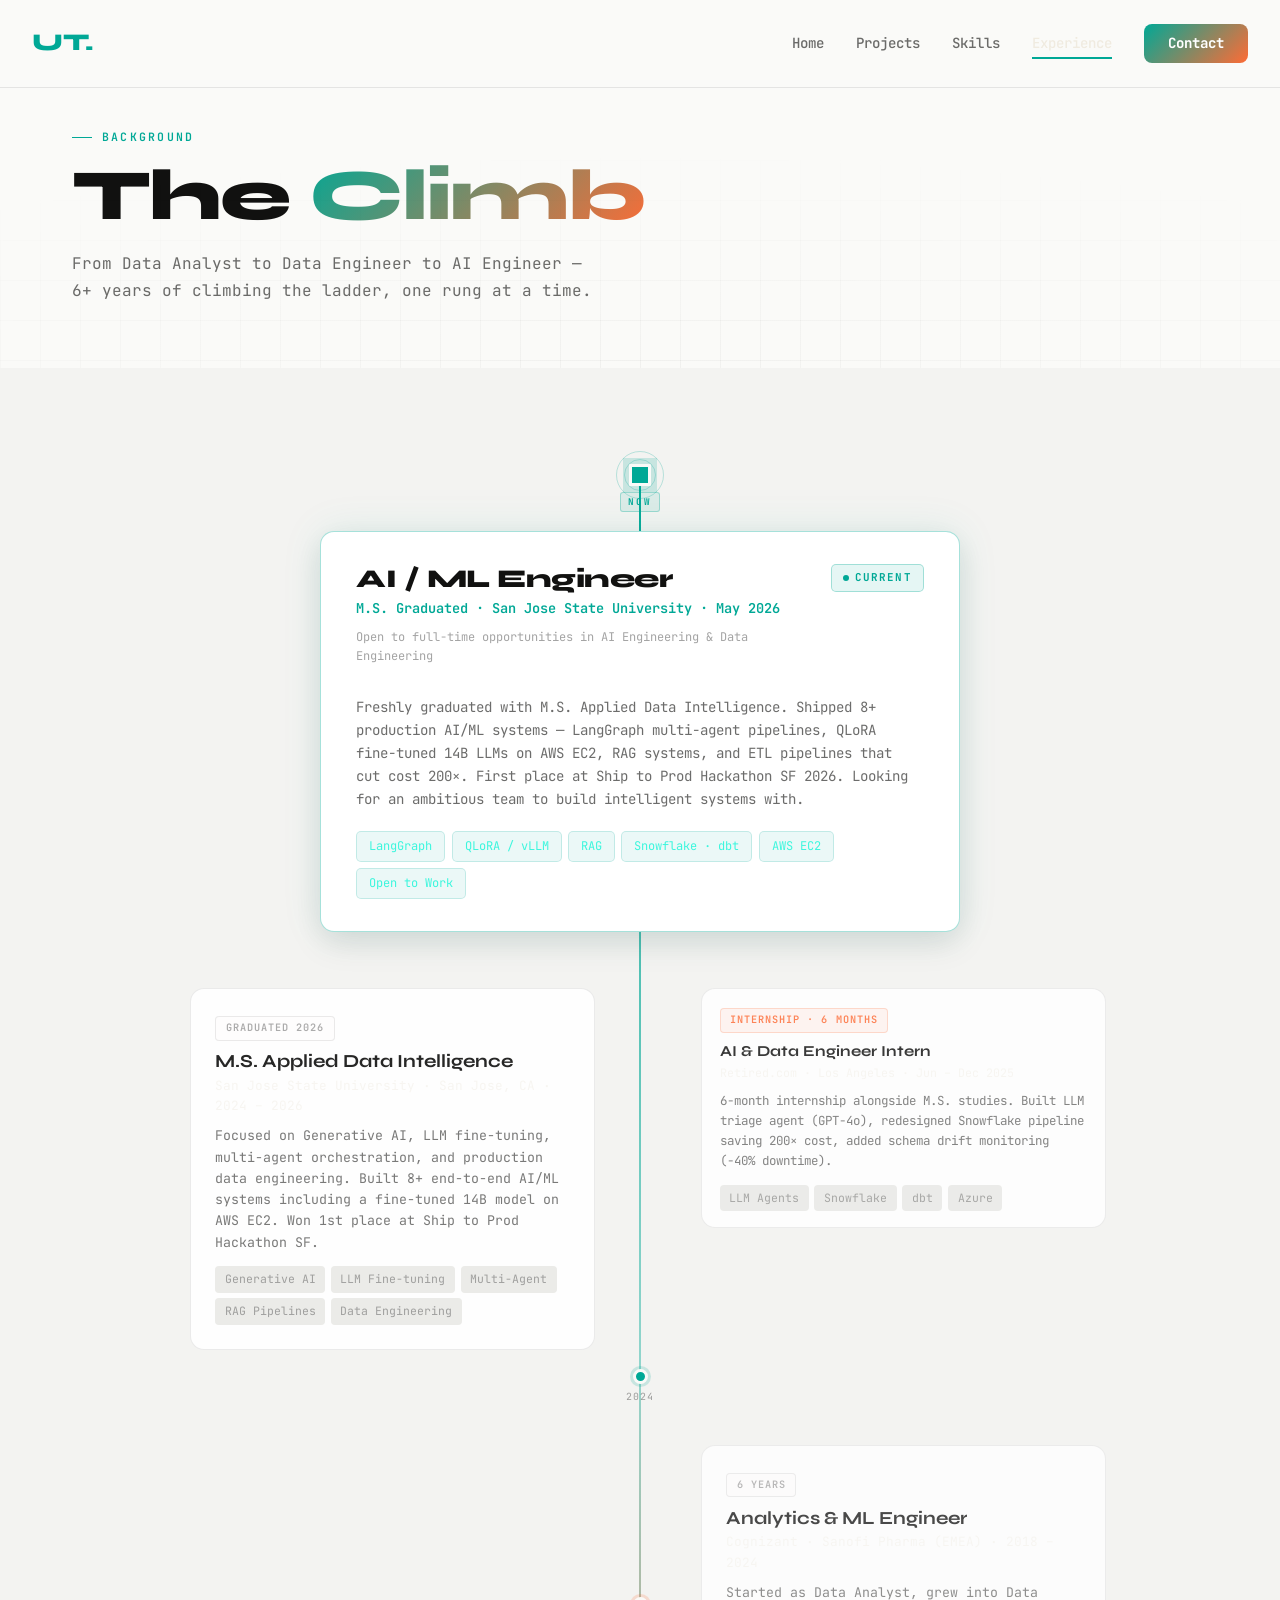
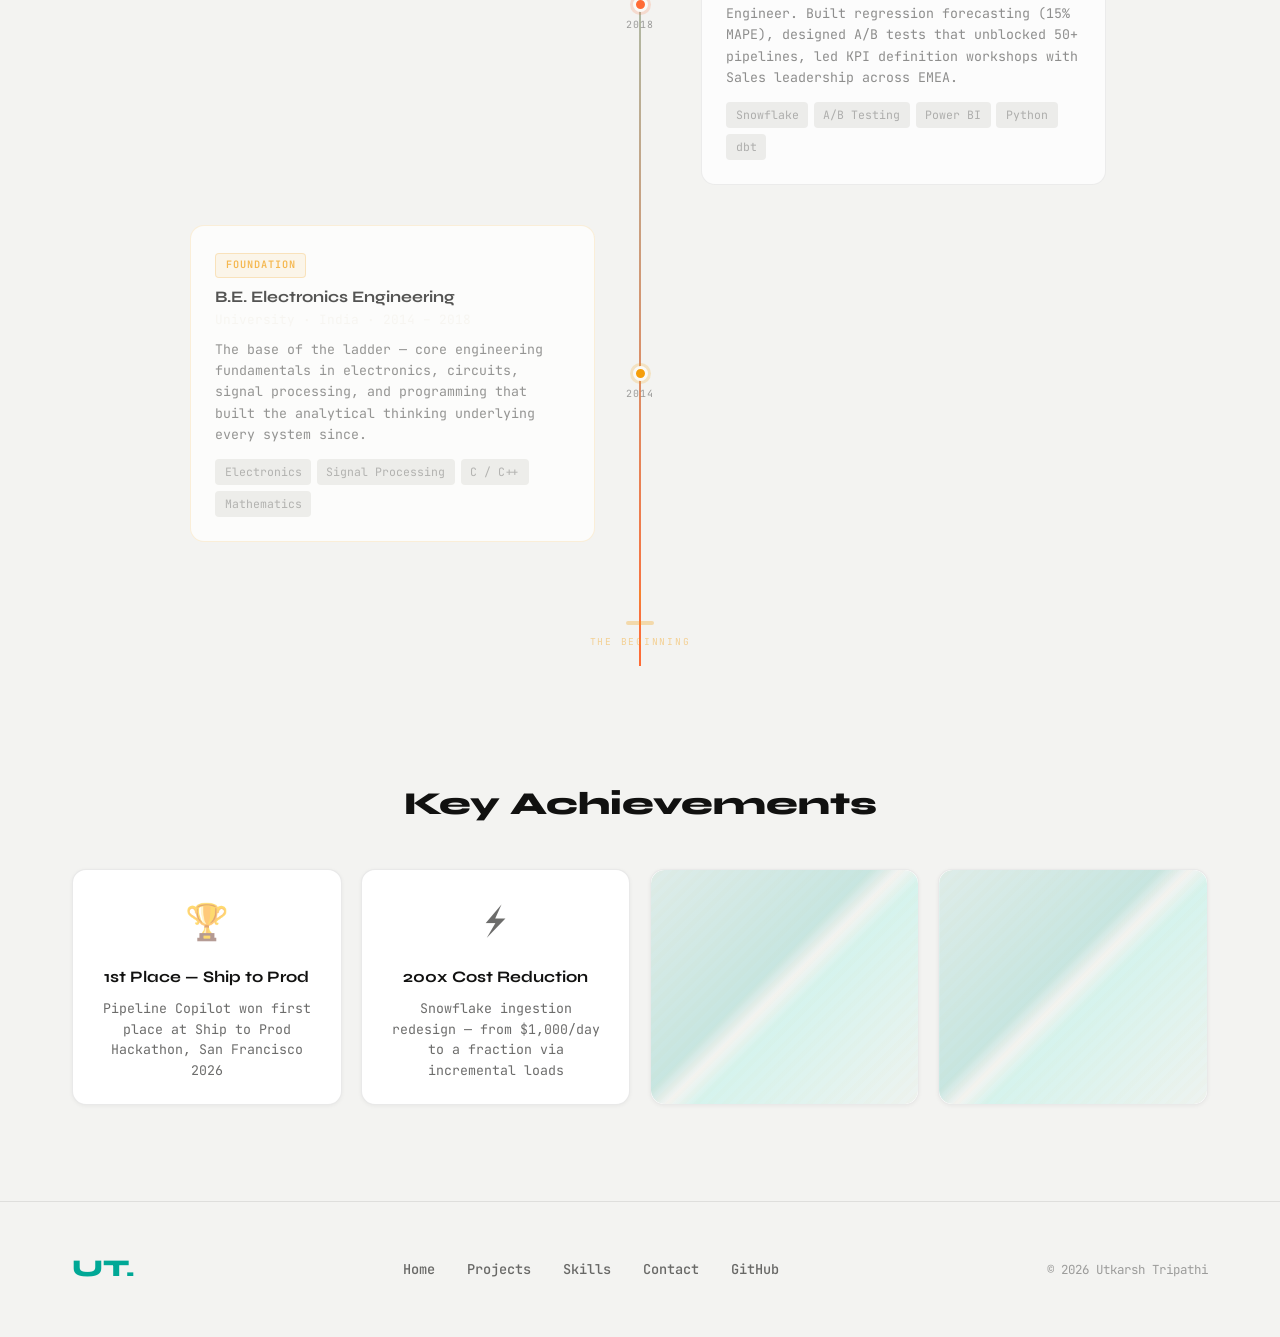
==== commit e951e87a: "Fix mobile layout: nav menu, hero padding, projects drawer, experience ladder - Add mobile nav dropd" ====
--- a/experience.html
+++ b/experience.html
@@ -536,22 +536,42 @@
 
         /* ── Responsive ── */
         @media (max-width: 768px) {
-            .lstep-left, .lstep-right {
-                grid-template-columns: 1fr 60px 1fr;
-            }
             .card-current { width: 100%; padding: 1.4rem; }
             .card-current-title { font-size: 1.25rem; }
-        }
-
-        @media (max-width: 540px) {
-            .lstep-left, .lstep-right {
-                grid-template-columns: 1fr;
+
+            /* Collapse all steps to single column */
+            .lstep-left,
+            .lstep-right {
+                grid-template-columns: 1fr !important;
+                padding-bottom: 0.5rem;
             }
-            .lstep-left .lstep-node,
-            .lstep-right .lstep-node { display: none; }
+
+            /* Cards always fill column 1 */
+            .lstep-left .lstep-card,
+            .lstep-right .lstep-card {
+                grid-column: 1 !important;
+                width: 100% !important;
+                margin: 0 0 0.75rem 0 !important;
+            }
+
+            /* Year node: full-width row after cards (order: 10 on the combined row) */
+            .lstep-node {
+                grid-column: 1 !important;
+                flex-direction: row !important;
+                justify-content: flex-start;
+                gap: 0.5rem;
+                padding: 0.5rem 0 1rem;
+            }
+            .lstep-node .node-year {
+                font-size: 0.7rem;
+                color: var(--color-text-secondary);
+            }
+
+            /* Hide horizontal rung lines & empty fillers */
             .rung-line, .rung-empty { display: none; }
-            .lstep-left .lstep-card,
-            .lstep-right .lstep-card { width: 100%; }
+
+            /* Spine shifts to left edge on mobile */
+            .ladder-spine { left: 8px; transform: none; }
         }
     </style>
 </head>
@@ -631,17 +651,17 @@
                         <span>Generative AI</span><span>LLM Fine-tuning</span><span>Multi-Agent</span><span>RAG Pipelines</span><span>Data Engineering</span>
                     </div>
                 </div>
-                <!-- Node in CENTRE -->
-                <div class="lstep-node" style="grid-column:2; margin-top:1.2rem;">
+                <!-- Node in CENTRE — on mobile this flows below both cards -->
+                <div class="lstep-node" style="grid-column:2; margin-top:1.2rem; order:10;">
                     <div class="node-circle"></div>
                     <span class="node-year">2024</span>
                 </div>
                 <!-- Retired.com — SMALL RIGHT card -->
                 <div class="lstep-card card-past card-compact" style="grid-column:3; margin-left:1rem;">
-                    <div class="card-past-badge" style="background:rgba(255,107,53,0.08);border-color:rgba(255,107,53,0.25);color:#ff6b35;">Internship</div>
+                    <div class="card-past-badge" style="background:rgba(255,107,53,0.08);border-color:rgba(255,107,53,0.25);color:#ff6b35;">Internship · 6 months</div>
                     <h3 class="card-past-title">AI & Data Engineer Intern</h3>
-                    <div class="card-past-org">Retired.com · Los Angeles · Jun–Dec 2025</div>
-                    <p class="card-past-desc">Concurrent with M.S. studies. Built LLM triage agent (GPT-4o), redesigned Snowflake pipeline saving 200× cost, added schema drift monitoring (−40% downtime).</p>
+                    <div class="card-past-org">Retired.com · Los Angeles · Jun – Dec 2025</div>
+                    <p class="card-past-desc">6-month internship alongside M.S. studies. Built LLM triage agent (GPT-4o), redesigned Snowflake pipeline saving 200× cost, added schema drift monitoring (−40% downtime).</p>
                     <div class="card-past-tags">
                         <span>LLM Agents</span><span>Snowflake</span><span>dbt</span><span>Azure</span>
                     </div>
--- a/styles.css
+++ b/styles.css
@@ -154,6 +154,13 @@
     width: 24px; height: 2px;
     background: var(--color-text-primary); transition: var(--transition-base);
 }
+.nav-links.active {
+    display: flex; flex-direction: column; gap: var(--spacing-md);
+    position: fixed; top: 65px; left: 0; right: 0;
+    background: rgba(250, 250, 248, 0.98); backdrop-filter: blur(var(--blur-md));
+    padding: var(--spacing-lg); border-bottom: 1px solid var(--color-border);
+    box-shadow: 0 8px 24px rgba(17,17,16,0.08); z-index: 999;
+}
 
 /* ===================================
    Hero
@@ -850,19 +857,22 @@
    =================================== */
 @media (max-width:1024px) {
     .hero-content { grid-template-columns:1fr; gap:var(--spacing-xl); }
-    .journey-morph { display:none; }
     .projects-grid { grid-template-columns:1fr; }
     .contact-content { grid-template-columns:1fr; gap:var(--spacing-xl); }
 }
 @media (max-width:768px) {
     :root{--spacing-3xl:4rem}
     .nav-links{display:none} .nav-toggle{display:flex}
+    .hero { padding-top: calc(65px + var(--spacing-3xl)); }
     .hero-stats{grid-template-columns:repeat(3,1fr);gap:var(--spacing-sm)}
     .hero-cta{flex-direction:column}
     .skills-grid{grid-template-columns:1fr}
     .achievements-grid{grid-template-columns:1fr}
     .footer-inner{flex-direction:column;text-align:center}
     .footer-links{flex-wrap:wrap;justify-content:center}
+    .terminal-body{padding:0.9rem 1rem;overflow-x:hidden}
+    .log-line{font-size:0.68rem;white-space:normal;word-break:break-word;overflow:visible;text-overflow:unset}
+    .log-ts{display:none}
 }
 @media (max-width:480px) {
     .project-links{flex-direction:column}
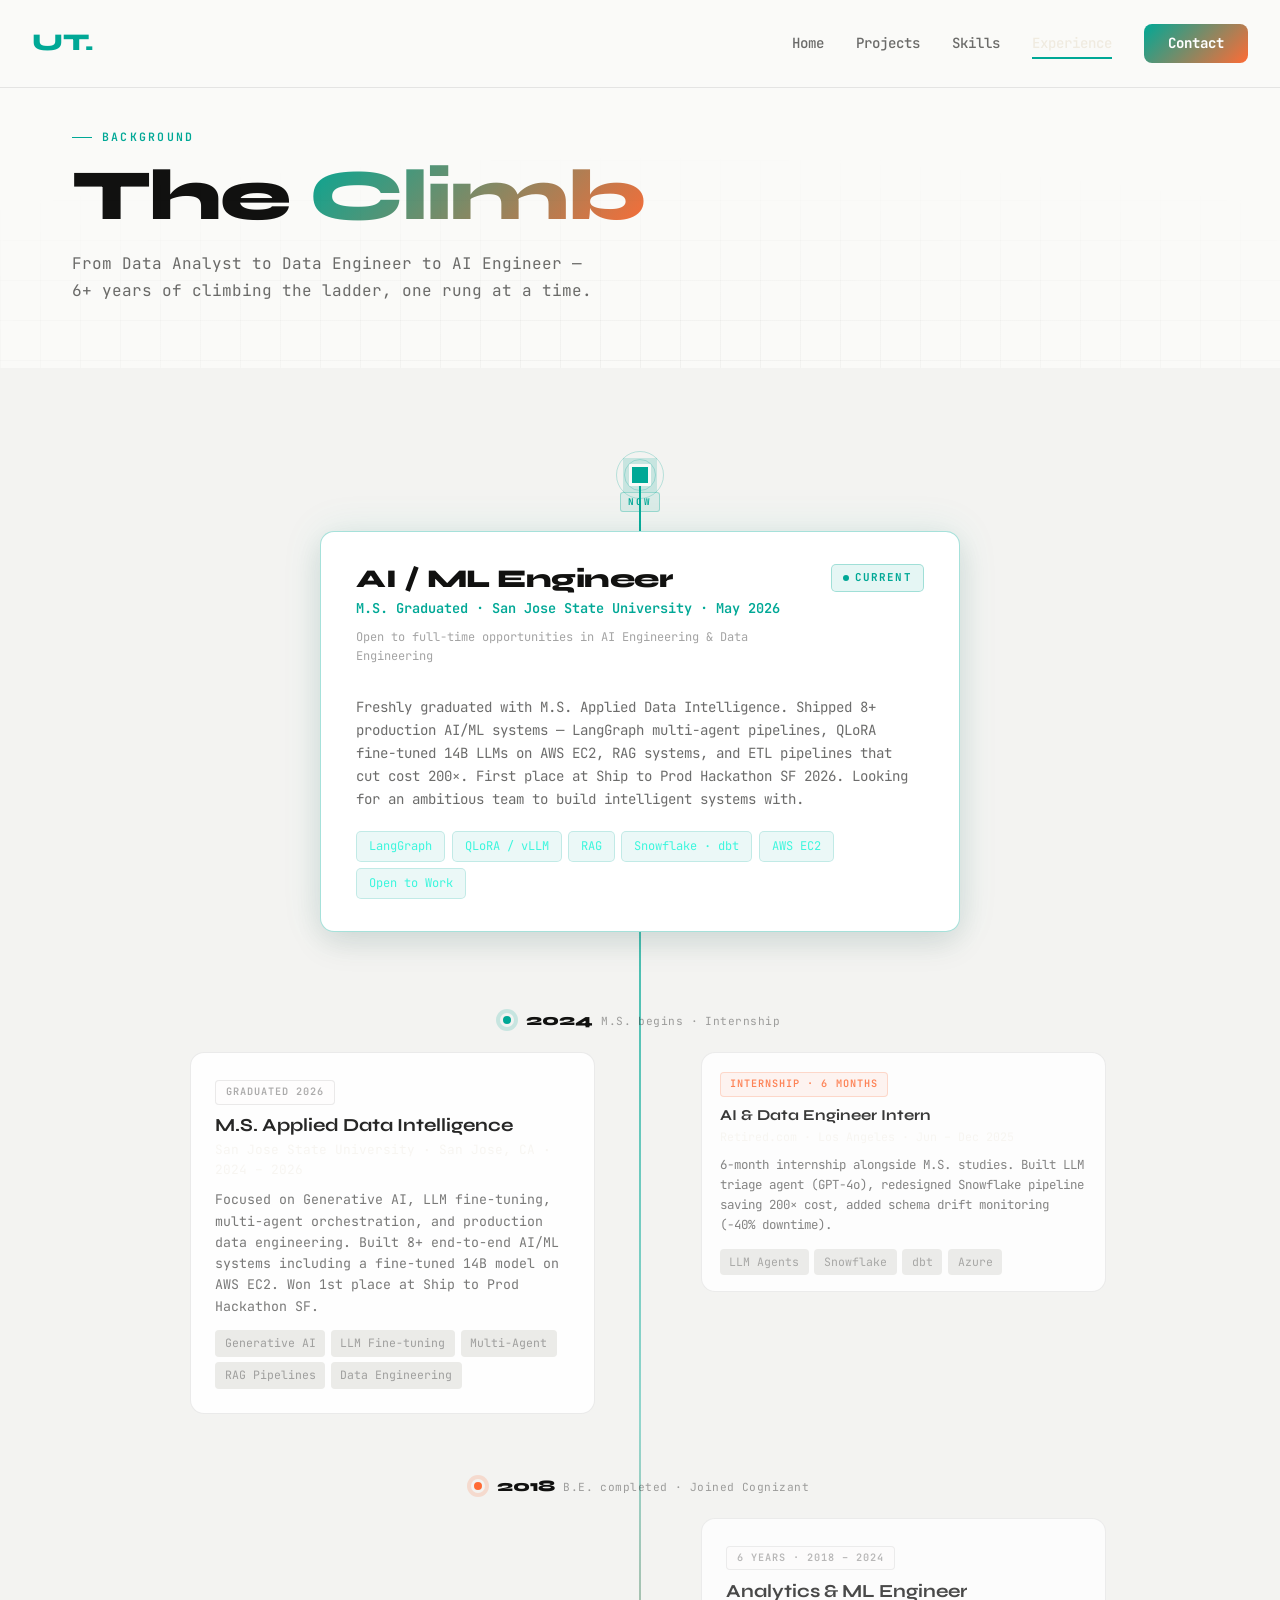
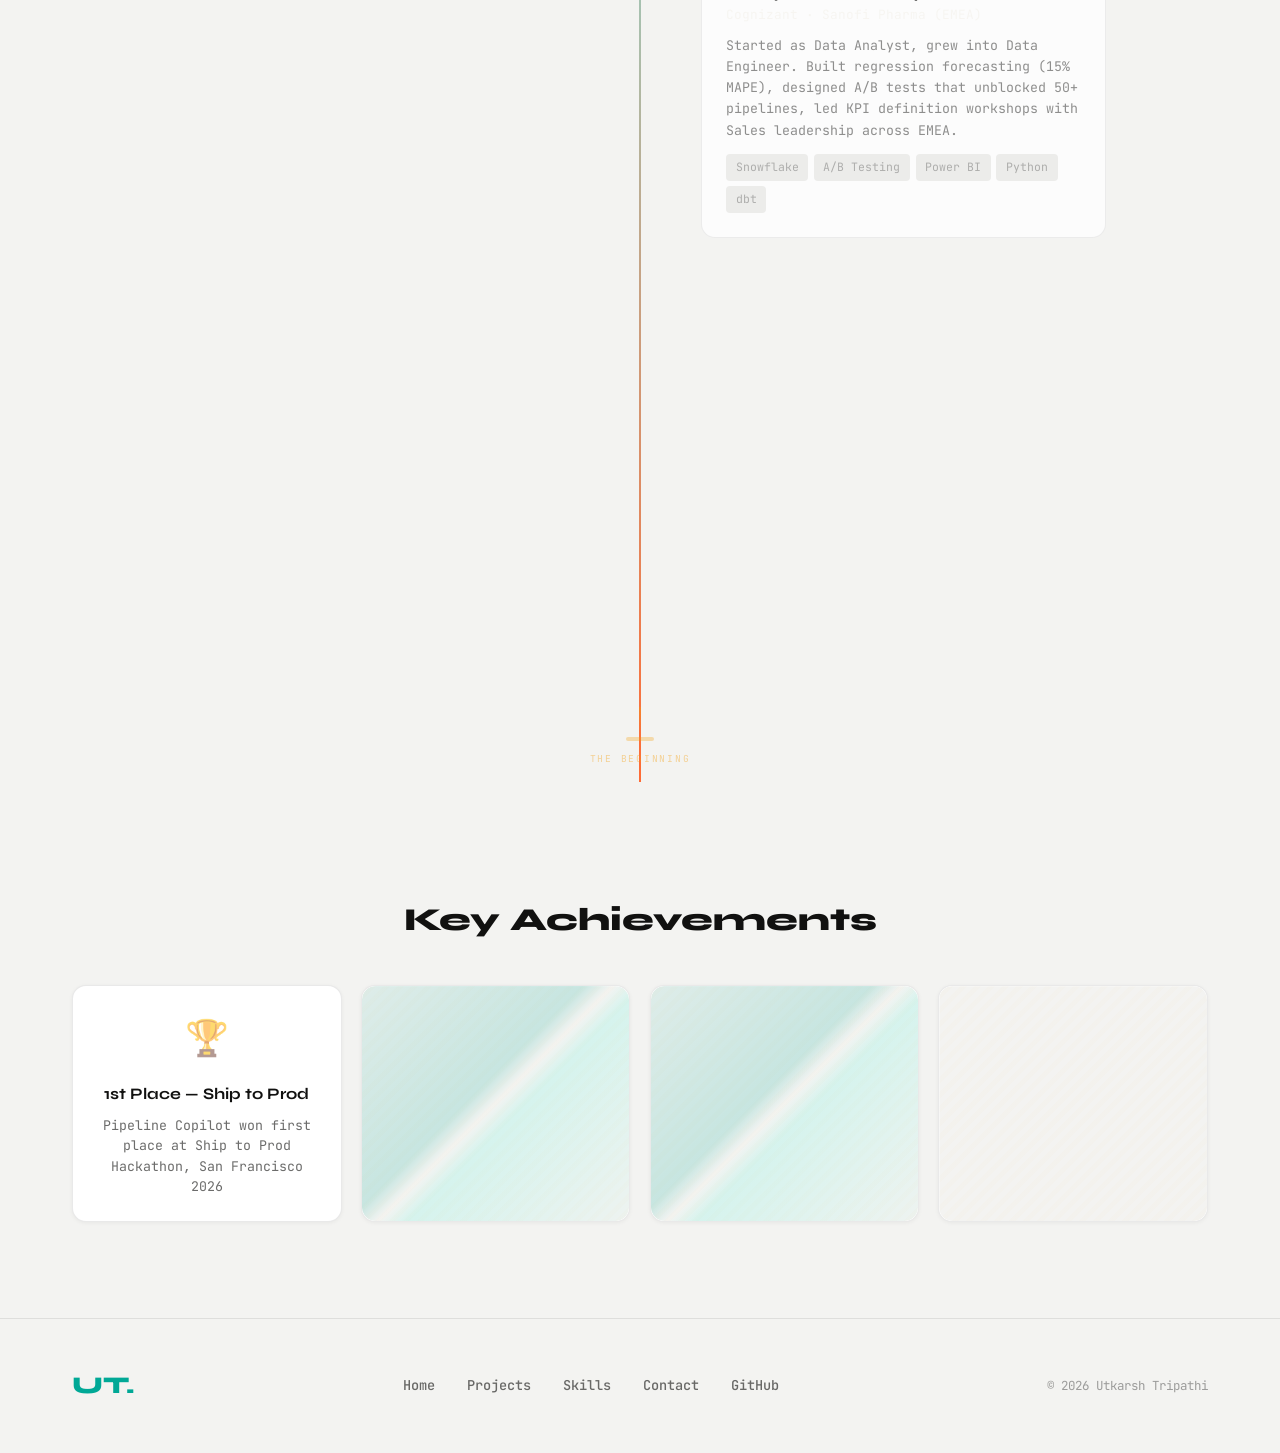
==== commit 67ca6323: "Fix experience checkpoints and projects mobile layout - Experience: replace inline year nodes with d" ====
--- a/experience.html
+++ b/experience.html
@@ -390,6 +390,43 @@
             color: var(--color-text-tertiary);
         }
 
+        /* ── Checkpoint separators ── */
+        .lstep-checkpoint {
+            position: relative;
+            z-index: 2;
+            display: flex;
+            align-items: center;
+            gap: 0.75rem;
+            padding: 1.2rem 0;
+            opacity: 0;
+        }
+        .lstep-checkpoint.ladder-visible {
+            animation: ladderIn 0.5s cubic-bezier(0.16,1,0.3,1) forwards;
+        }
+        .checkpoint-node {
+            width: 14px; height: 14px;
+            border-radius: 50%;
+            border: 3px solid var(--color-bg-secondary);
+            flex-shrink: 0;
+        }
+        .checkpoint-label {
+            display: flex;
+            align-items: baseline;
+            gap: 0.55rem;
+        }
+        .checkpoint-year {
+            font-family: var(--font-display);
+            font-size: 1rem;
+            font-weight: 800;
+            color: var(--color-text-primary);
+            letter-spacing: -0.01em;
+        }
+        .checkpoint-desc {
+            font-size: 0.7rem;
+            color: var(--color-text-tertiary);
+            letter-spacing: 0.04em;
+        }
+
         /* ── Reveal animations ── */
         .lstep { opacity: 0; }
         .lstep.ladder-visible { animation: ladderIn 0.6s cubic-bezier(0.16,1,0.3,1) forwards; }
@@ -400,6 +437,10 @@
         .lstep-left.ladder-visible  { animation: ladderInLeft 0.6s cubic-bezier(0.16,1,0.3,1) forwards; }
         .lstep-right.ladder-visible { animation: ladderInRight 0.6s cubic-bezier(0.16,1,0.3,1) forwards; }
 
+        @keyframes ladderIn {
+            from { opacity: 0; transform: translateY(8px); }
+            to   { opacity: 1; transform: translateY(0); }
+        }
         @keyframes ladderInCurrent {
             from { opacity:0; transform:scale(0.93) translateY(20px); }
             to   { opacity:1; transform:scale(1) translateY(0); }
@@ -636,6 +677,18 @@
             </div>
 
             <!-- ════════════════════════════════
+                 CHECKPOINT — 2024
+                 SJSU + Internship started
+                 ════════════════════════════════ -->
+            <div class="lstep-checkpoint" data-delay="180">
+                <div class="checkpoint-node" style="background:var(--color-primary);box-shadow:0 0 0 4px rgba(0,168,150,0.18)"></div>
+                <div class="checkpoint-label">
+                    <span class="checkpoint-year">2024</span>
+                    <span class="checkpoint-desc">M.S. begins · Internship</span>
+                </div>
+            </div>
+
+            <!-- ════════════════════════════════
                  RUNG 3 — Concurrent (2024-2026)
                  LEFT (big):  M.S. SJSU
                  RIGHT (small): Retired.com Internship
@@ -651,11 +704,8 @@
                         <span>Generative AI</span><span>LLM Fine-tuning</span><span>Multi-Agent</span><span>RAG Pipelines</span><span>Data Engineering</span>
                     </div>
                 </div>
-                <!-- Node in CENTRE — on mobile this flows below both cards -->
-                <div class="lstep-node" style="grid-column:2; margin-top:1.2rem; order:10;">
-                    <div class="node-circle"></div>
-                    <span class="node-year">2024</span>
-                </div>
+                <!-- Centre spacer (spine passes through) -->
+                <div style="grid-column:2;"></div>
                 <!-- Retired.com — SMALL RIGHT card -->
                 <div class="lstep-card card-past card-compact" style="grid-column:3; margin-left:1rem;">
                     <div class="card-past-badge" style="background:rgba(255,107,53,0.08);border-color:rgba(255,107,53,0.25);color:#ff6b35;">Internship · 6 months</div>
@@ -669,19 +719,27 @@
             </div>
 
             <!-- ════════════════════════════════
-                 RUNG 2 — Cognizant / Sanofi EMEA
-                 RIGHT side (2018-2024)
+                 CHECKPOINT — 2018
+                 B.E. completed AND Cognizant started same year
+                 ════════════════════════════════ -->
+            <div class="lstep-checkpoint" data-delay="360">
+                <div class="checkpoint-node" style="background:var(--color-accent);box-shadow:0 0 0 4px rgba(255,107,53,0.18)"></div>
+                <div class="checkpoint-label">
+                    <span class="checkpoint-year">2018</span>
+                    <span class="checkpoint-desc">B.E. completed · Joined Cognizant</span>
+                </div>
+            </div>
+
+            <!-- ════════════════════════════════
+                 RUNG 2 — Cognizant / Sanofi EMEA (2018-2024)
                  ════════════════════════════════ -->
             <div class="lstep lstep-right">
                 <div style="grid-column:1;"></div>
-                <div class="lstep-node" style="grid-column:2;">
-                    <div class="node-circle" style="background:var(--color-accent);box-shadow:0 0 0 3px rgba(255,107,53,0.18)"></div>
-                    <span class="node-year">2018</span>
-                </div>
+                <div style="grid-column:2;"></div>
                 <div class="lstep-card card-past card-oldest" style="grid-column:3; margin-left:1rem;">
-                    <div class="card-past-badge">6 Years</div>
+                    <div class="card-past-badge">6 Years · 2018 – 2024</div>
                     <h3 class="card-past-title">Analytics & ML Engineer</h3>
-                    <div class="card-past-org">Cognizant · Sanofi Pharma (EMEA) · 2018 – 2024</div>
+                    <div class="card-past-org">Cognizant · Sanofi Pharma (EMEA)</div>
                     <p class="card-past-desc">Started as Data Analyst, grew into Data Engineer. Built regression forecasting (15% MAPE), designed A/B tests that unblocked 50+ pipelines, led KPI definition workshops with Sales leadership across EMEA.</p>
                     <div class="card-past-tags">
                         <span>Snowflake</span><span>A/B Testing</span><span>Power BI</span><span>Python</span><span>dbt</span>
@@ -690,23 +748,31 @@
             </div>
 
             <!-- ════════════════════════════════
-                 BASE — B.E. Electronics Engineering
-                 LEFT side (2014-2018) — Foundation
+                 CHECKPOINT — 2014
+                 The Beginning
+                 ════════════════════════════════ -->
+            <div class="lstep-checkpoint" data-delay="540">
+                <div class="checkpoint-node" style="background:#f59e0b;box-shadow:0 0 0 4px rgba(245,158,11,0.2)"></div>
+                <div class="checkpoint-label">
+                    <span class="checkpoint-year">2014</span>
+                    <span class="checkpoint-desc">B.E. Electronics Engineering begins</span>
+                </div>
+            </div>
+
+            <!-- ════════════════════════════════
+                 BASE — B.E. Electronics Engineering (2014-2018)
                  ════════════════════════════════ -->
             <div class="lstep lstep-left">
                 <div class="lstep-card card-past card-base" style="grid-column:1; margin-right:1rem;">
-                    <div class="card-past-badge">Foundation</div>
+                    <div class="card-past-badge">Foundation · 2014 – 2018</div>
                     <h3 class="card-past-title">B.E. Electronics Engineering</h3>
-                    <div class="card-past-org">University · India · 2014 – 2018</div>
+                    <div class="card-past-org">University · India</div>
                     <p class="card-past-desc">The base of the ladder — core engineering fundamentals in electronics, circuits, signal processing, and programming that built the analytical thinking underlying every system since.</p>
                     <div class="card-past-tags">
                         <span>Electronics</span><span>Signal Processing</span><span>C / C++</span><span>Mathematics</span>
                     </div>
                 </div>
-                <div class="lstep-node" style="grid-column:2;">
-                    <div class="node-circle" style="background:#f59e0b;box-shadow:0 0 0 3px rgba(245,158,11,0.2)"></div>
-                    <span class="node-year">2014</span>
-                </div>
+                <div style="grid-column:2;"></div>
                 <div style="grid-column:3;"></div>
             </div>
 
@@ -800,6 +866,13 @@
         ladderObs.observe(step);
     });
 
+    // Also observe checkpoint separators
+    document.querySelectorAll('.lstep-checkpoint').forEach(el => {
+        const delay = el.dataset.delay || 0;
+        ladderObs.observe(el);
+        el.dataset.delay = delay;
+    });
+
     /* ── Cursor light on ladder cards ── */
     document.querySelectorAll('.lstep-card').forEach(card => {
         card.addEventListener('mousemove', e => {
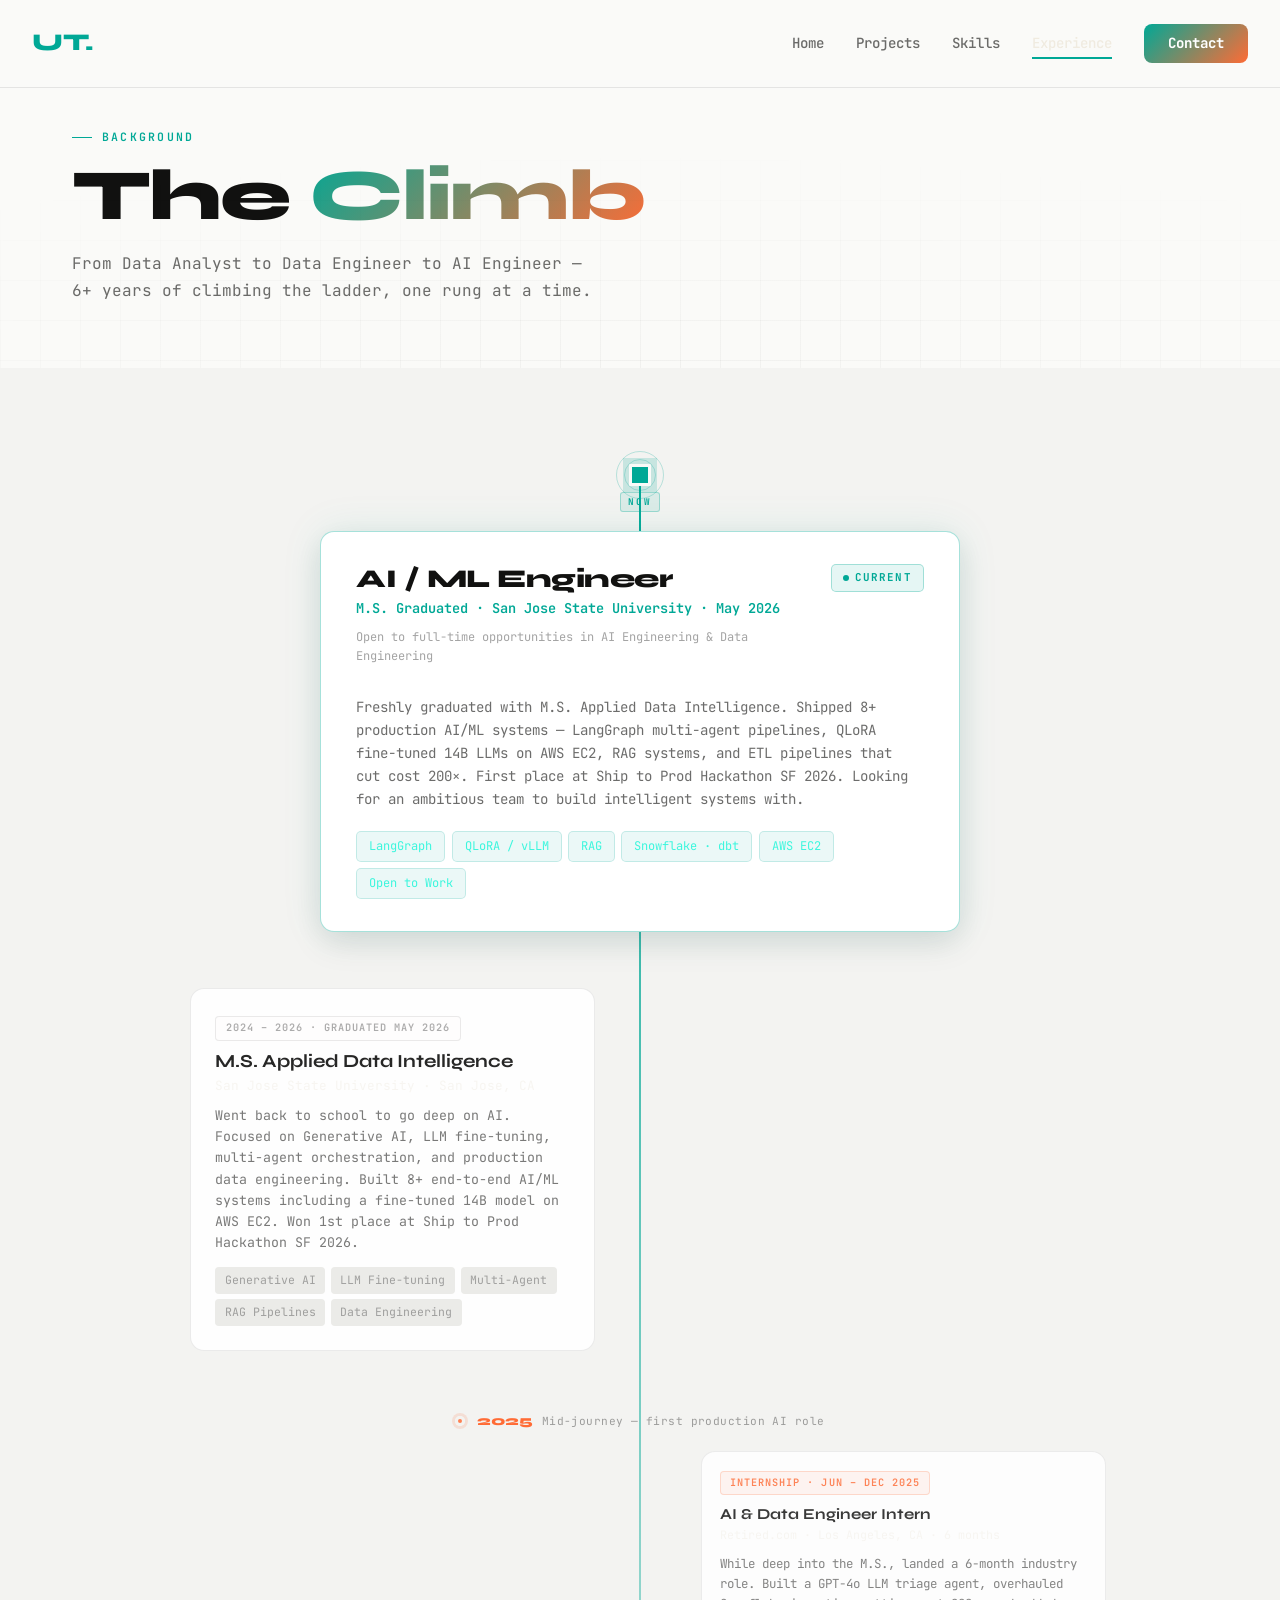
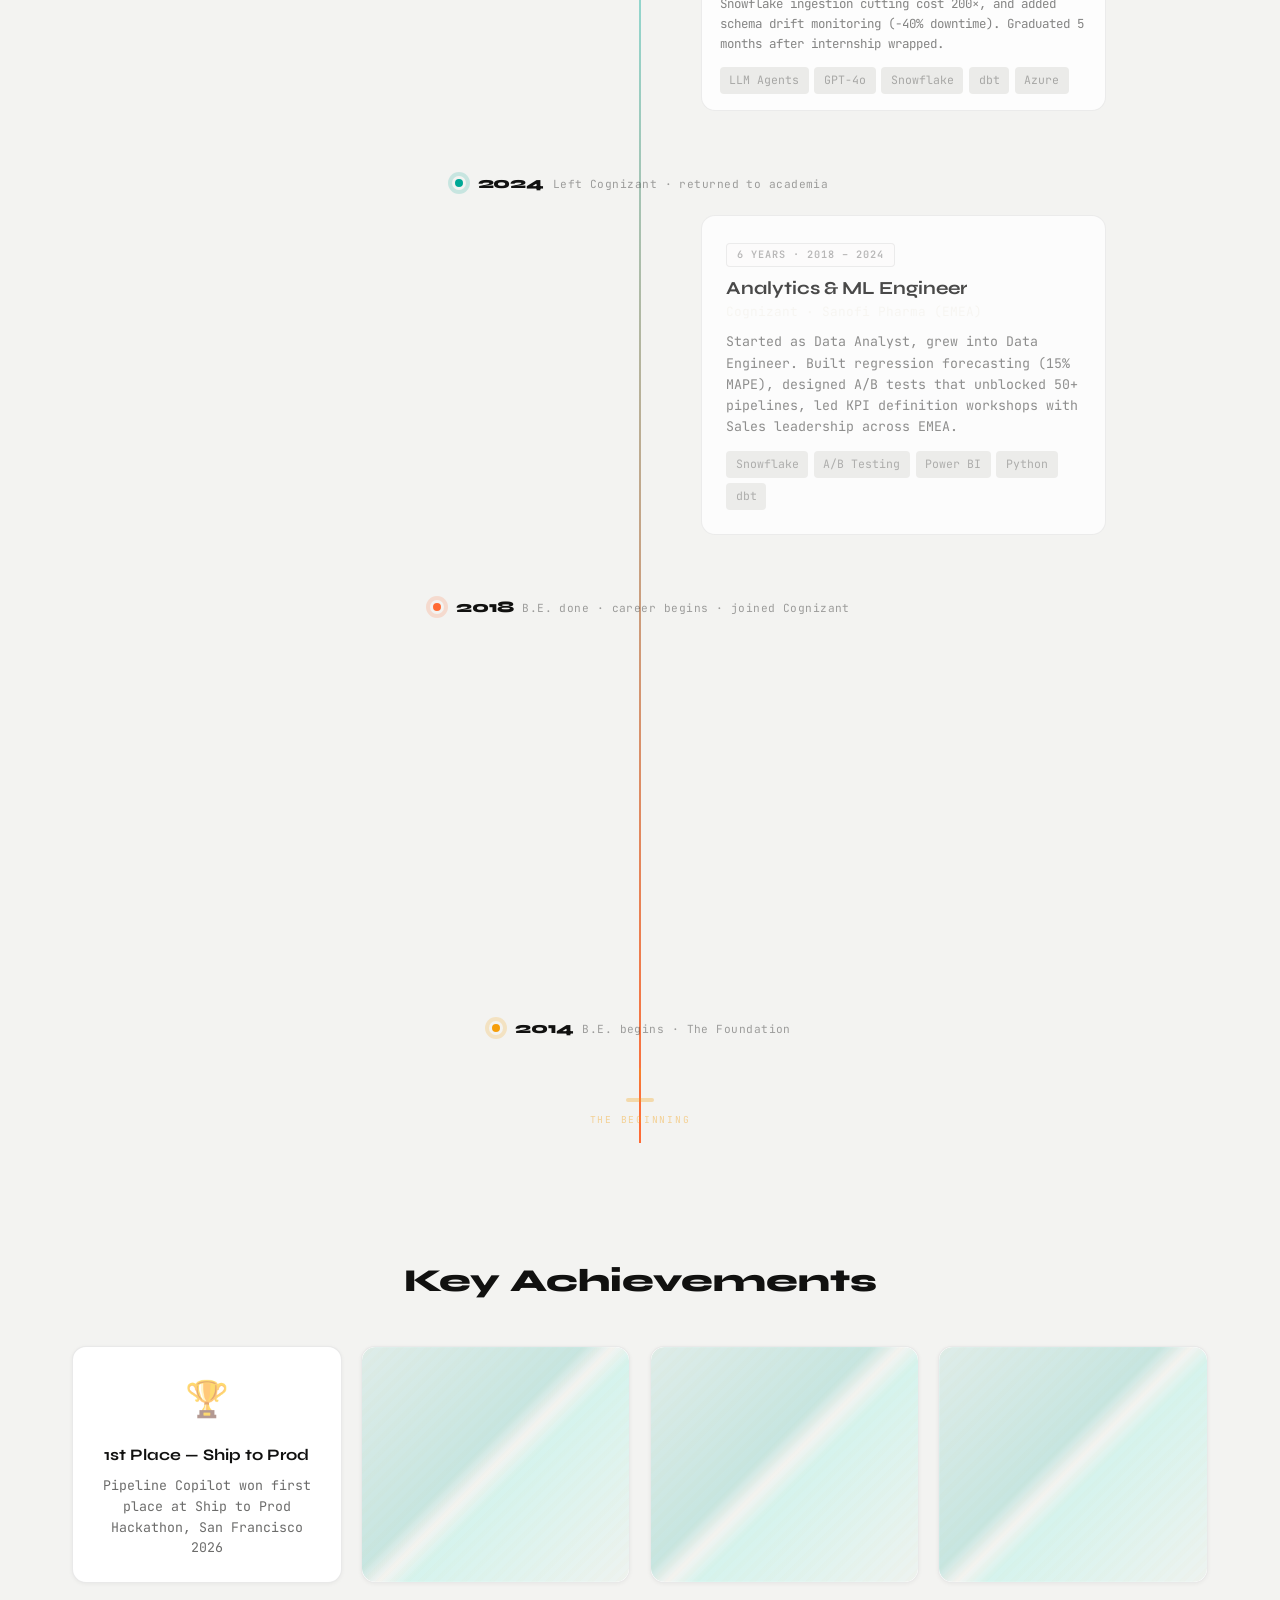
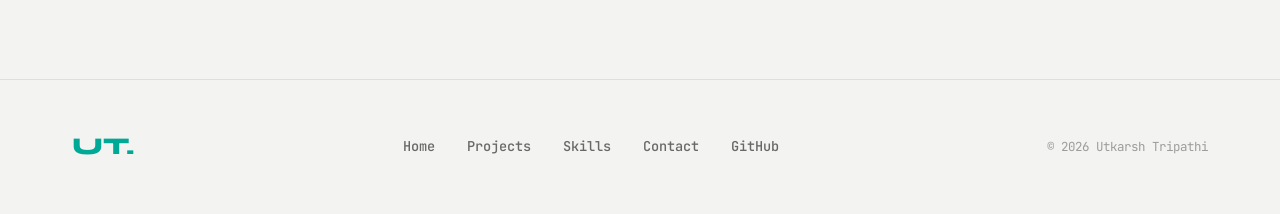
==== commit f58e0664: "Fix experience: separate MS/Internship rows, add 2025 checkpoint, storytelling angle - M.S. and inte" ====
--- a/experience.html
+++ b/experience.html
@@ -677,56 +677,60 @@
             </div>
 
             <!-- ════════════════════════════════
+                 M.S. SJSU — standalone LEFT card (2024–2026)
+                 ════════════════════════════════ -->
+            <div class="lstep lstep-left">
+                <div class="lstep-card card-past" style="grid-column:1; margin-right:1rem;">
+                    <div class="card-past-badge">2024 – 2026 · Graduated May 2026</div>
+                    <h3 class="card-past-title">M.S. Applied Data Intelligence</h3>
+                    <div class="card-past-org">San Jose State University · San Jose, CA</div>
+                    <p class="card-past-desc">Went back to school to go deep on AI. Focused on Generative AI, LLM fine-tuning, multi-agent orchestration, and production data engineering. Built 8+ end-to-end AI/ML systems including a fine-tuned 14B model on AWS EC2. Won 1st place at Ship to Prod Hackathon SF 2026.</p>
+                    <div class="card-past-tags">
+                        <span>Generative AI</span><span>LLM Fine-tuning</span><span>Multi-Agent</span><span>RAG Pipelines</span><span>Data Engineering</span>
+                    </div>
+                </div>
+                <div style="grid-column:2;"></div>
+                <div style="grid-column:3;"></div>
+            </div>
+
+            <!-- ════════════════════════════════
+                 CHECKPOINT — 2025 (mid-M.S. internship begins)
+                 ════════════════════════════════ -->
+            <div class="lstep-checkpoint lstep-checkpoint-sub" data-delay="160">
+                <div class="checkpoint-node" style="width:10px;height:10px;background:rgba(255,107,53,0.85);box-shadow:0 0 0 3px rgba(255,107,53,0.15)"></div>
+                <div class="checkpoint-label">
+                    <span class="checkpoint-year" style="font-size:0.85rem;color:var(--color-accent)">2025</span>
+                    <span class="checkpoint-desc">Mid-journey — first production AI role</span>
+                </div>
+            </div>
+
+            <!-- ════════════════════════════════
+                 Internship @ Retired.com — RIGHT card (Jun–Dec 2025)
+                 Separate from M.S., nested in timeline
+                 ════════════════════════════════ -->
+            <div class="lstep lstep-right">
+                <div style="grid-column:1;"></div>
+                <div style="grid-column:2;"></div>
+                <div class="lstep-card card-past card-compact" style="grid-column:3; margin-left:1rem;">
+                    <div class="card-past-badge" style="background:rgba(255,107,53,0.08);border-color:rgba(255,107,53,0.25);color:#ff6b35;">Internship · Jun – Dec 2025</div>
+                    <h3 class="card-past-title">AI & Data Engineer Intern</h3>
+                    <div class="card-past-org">Retired.com · Los Angeles, CA · 6 months</div>
+                    <p class="card-past-desc">While deep into the M.S., landed a 6-month industry role. Built a GPT-4o LLM triage agent, overhauled Snowflake ingestion cutting cost 200×, and added schema drift monitoring (−40% downtime). Graduated 5 months after internship wrapped.</p>
+                    <div class="card-past-tags">
+                        <span>LLM Agents</span><span>GPT-4o</span><span>Snowflake</span><span>dbt</span><span>Azure</span>
+                    </div>
+                </div>
+            </div>
+
+            <!-- ════════════════════════════════
                  CHECKPOINT — 2024
-                 SJSU + Internship started
+                 Left Cognizant · returned to academia
                  ════════════════════════════════ -->
             <div class="lstep-checkpoint" data-delay="180">
                 <div class="checkpoint-node" style="background:var(--color-primary);box-shadow:0 0 0 4px rgba(0,168,150,0.18)"></div>
                 <div class="checkpoint-label">
                     <span class="checkpoint-year">2024</span>
-                    <span class="checkpoint-desc">M.S. begins · Internship</span>
-                </div>
-            </div>
-
-            <!-- ════════════════════════════════
-                 RUNG 3 — Concurrent (2024-2026)
-                 LEFT (big):  M.S. SJSU
-                 RIGHT (small): Retired.com Internship
-                 ════════════════════════════════ -->
-            <div class="lstep lstep-left lstep-right" style="align-items:start;">
-                <!-- SJSU — BIG LEFT card -->
-                <div class="lstep-card card-past" style="grid-column:1; margin-right:1rem;">
-                    <div class="card-past-badge">Graduated 2026</div>
-                    <h3 class="card-past-title">M.S. Applied Data Intelligence</h3>
-                    <div class="card-past-org">San Jose State University · San Jose, CA · 2024 – 2026</div>
-                    <p class="card-past-desc">Focused on Generative AI, LLM fine-tuning, multi-agent orchestration, and production data engineering. Built 8+ end-to-end AI/ML systems including a fine-tuned 14B model on AWS EC2. Won 1st place at Ship to Prod Hackathon SF.</p>
-                    <div class="card-past-tags">
-                        <span>Generative AI</span><span>LLM Fine-tuning</span><span>Multi-Agent</span><span>RAG Pipelines</span><span>Data Engineering</span>
-                    </div>
-                </div>
-                <!-- Centre spacer (spine passes through) -->
-                <div style="grid-column:2;"></div>
-                <!-- Retired.com — SMALL RIGHT card -->
-                <div class="lstep-card card-past card-compact" style="grid-column:3; margin-left:1rem;">
-                    <div class="card-past-badge" style="background:rgba(255,107,53,0.08);border-color:rgba(255,107,53,0.25);color:#ff6b35;">Internship · 6 months</div>
-                    <h3 class="card-past-title">AI & Data Engineer Intern</h3>
-                    <div class="card-past-org">Retired.com · Los Angeles · Jun – Dec 2025</div>
-                    <p class="card-past-desc">6-month internship alongside M.S. studies. Built LLM triage agent (GPT-4o), redesigned Snowflake pipeline saving 200× cost, added schema drift monitoring (−40% downtime).</p>
-                    <div class="card-past-tags">
-                        <span>LLM Agents</span><span>Snowflake</span><span>dbt</span><span>Azure</span>
-                    </div>
-                </div>
-            </div>
-
-            <!-- ════════════════════════════════
-                 CHECKPOINT — 2018
-                 B.E. completed AND Cognizant started same year
-                 ════════════════════════════════ -->
-            <div class="lstep-checkpoint" data-delay="360">
-                <div class="checkpoint-node" style="background:var(--color-accent);box-shadow:0 0 0 4px rgba(255,107,53,0.18)"></div>
-                <div class="checkpoint-label">
-                    <span class="checkpoint-year">2018</span>
-                    <span class="checkpoint-desc">B.E. completed · Joined Cognizant</span>
+                    <span class="checkpoint-desc">Left Cognizant · returned to academia</span>
                 </div>
             </div>
 
@@ -748,14 +752,14 @@
             </div>
 
             <!-- ════════════════════════════════
-                 CHECKPOINT — 2014
-                 The Beginning
+                 CHECKPOINT — 2018 (below Cognizant card)
+                 B.E. completed AND Cognizant started same year
                  ════════════════════════════════ -->
-            <div class="lstep-checkpoint" data-delay="540">
-                <div class="checkpoint-node" style="background:#f59e0b;box-shadow:0 0 0 4px rgba(245,158,11,0.2)"></div>
+            <div class="lstep-checkpoint" data-delay="360">
+                <div class="checkpoint-node" style="background:var(--color-accent);box-shadow:0 0 0 4px rgba(255,107,53,0.18)"></div>
                 <div class="checkpoint-label">
-                    <span class="checkpoint-year">2014</span>
-                    <span class="checkpoint-desc">B.E. Electronics Engineering begins</span>
+                    <span class="checkpoint-year">2018</span>
+                    <span class="checkpoint-desc">B.E. done · career begins · joined Cognizant</span>
                 </div>
             </div>
 
@@ -776,6 +780,17 @@
                 <div style="grid-column:3;"></div>
             </div>
 
+            <!-- ════════════════════════════════
+                 CHECKPOINT — 2014 (below B.E. card = The Beginning)
+                 ════════════════════════════════ -->
+            <div class="lstep-checkpoint" data-delay="540">
+                <div class="checkpoint-node" style="background:#f59e0b;box-shadow:0 0 0 4px rgba(245,158,11,0.2)"></div>
+                <div class="checkpoint-label">
+                    <span class="checkpoint-year">2014</span>
+                    <span class="checkpoint-desc">B.E. begins · The Foundation</span>
+                </div>
+            </div>
+
             <!-- Ladder base anchor -->
             <div class="ladder-base-anchor">
                 <div class="base-anchor-line"></div>
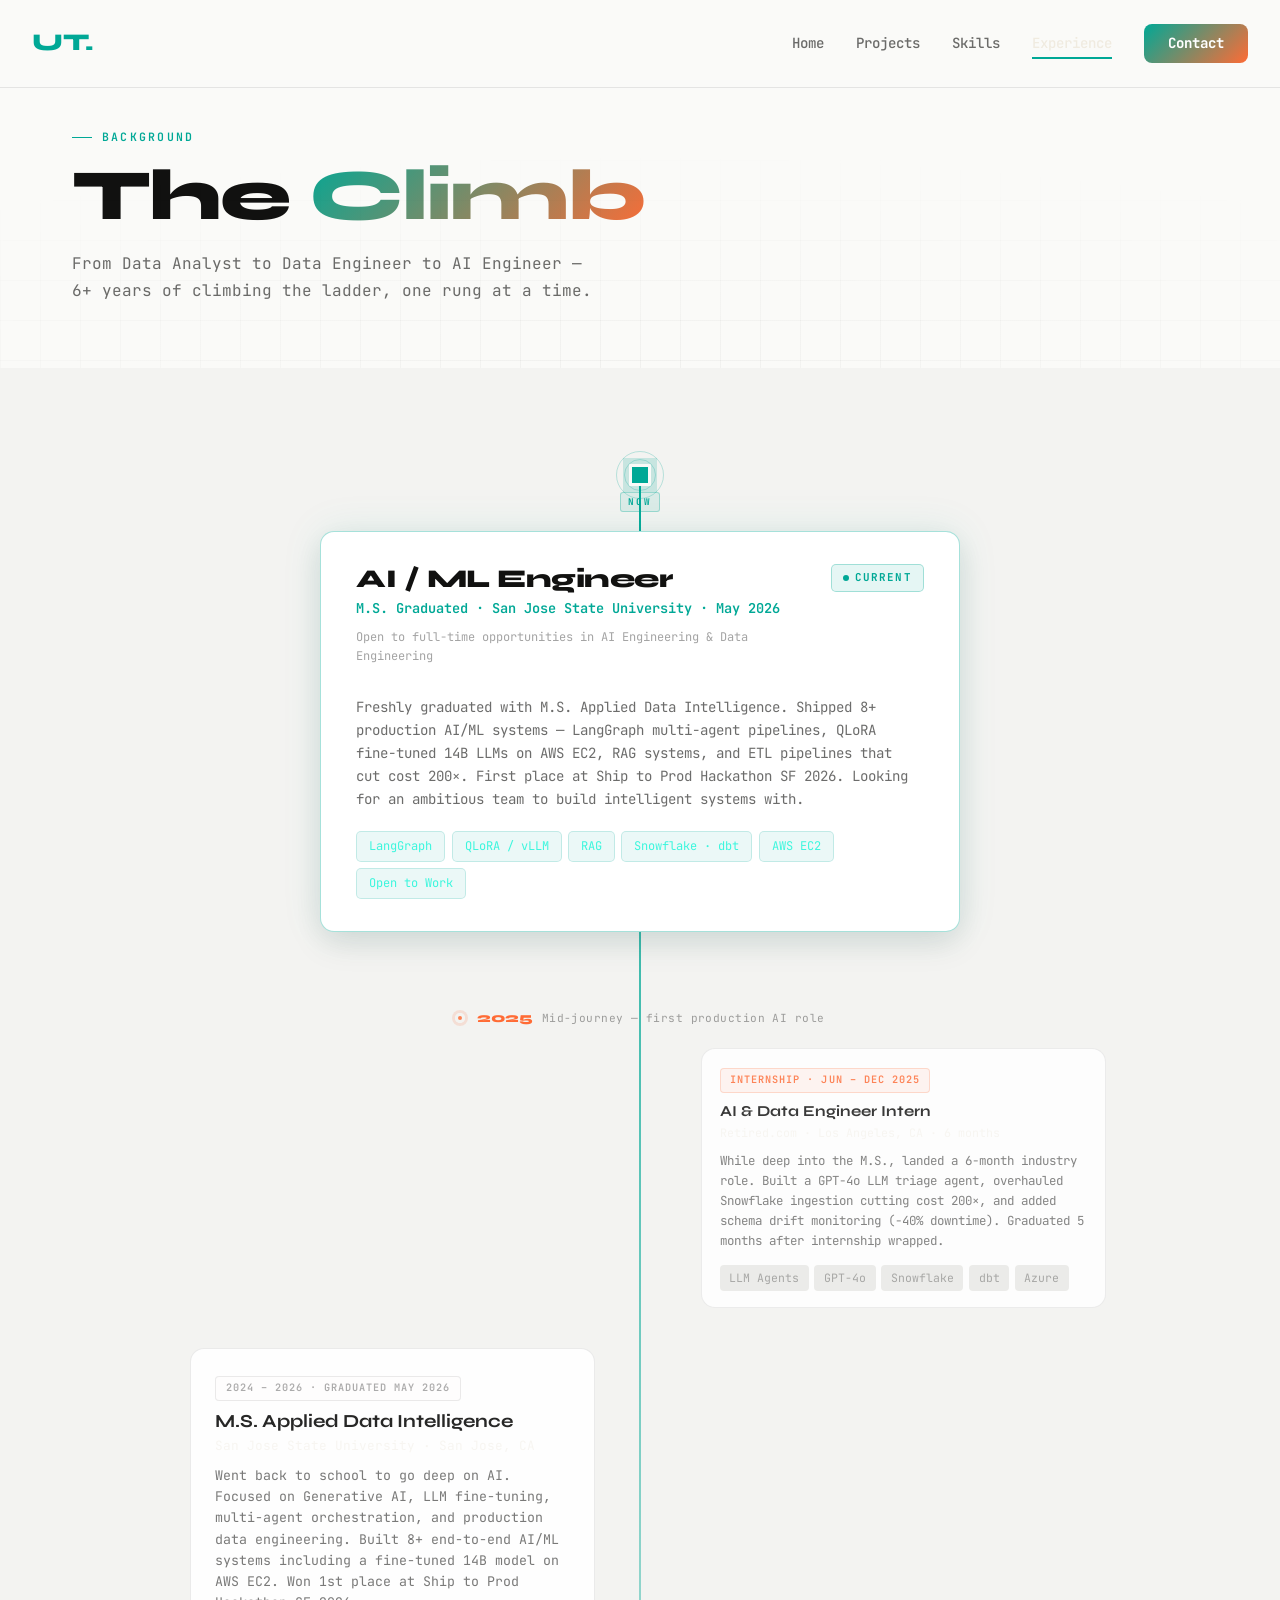
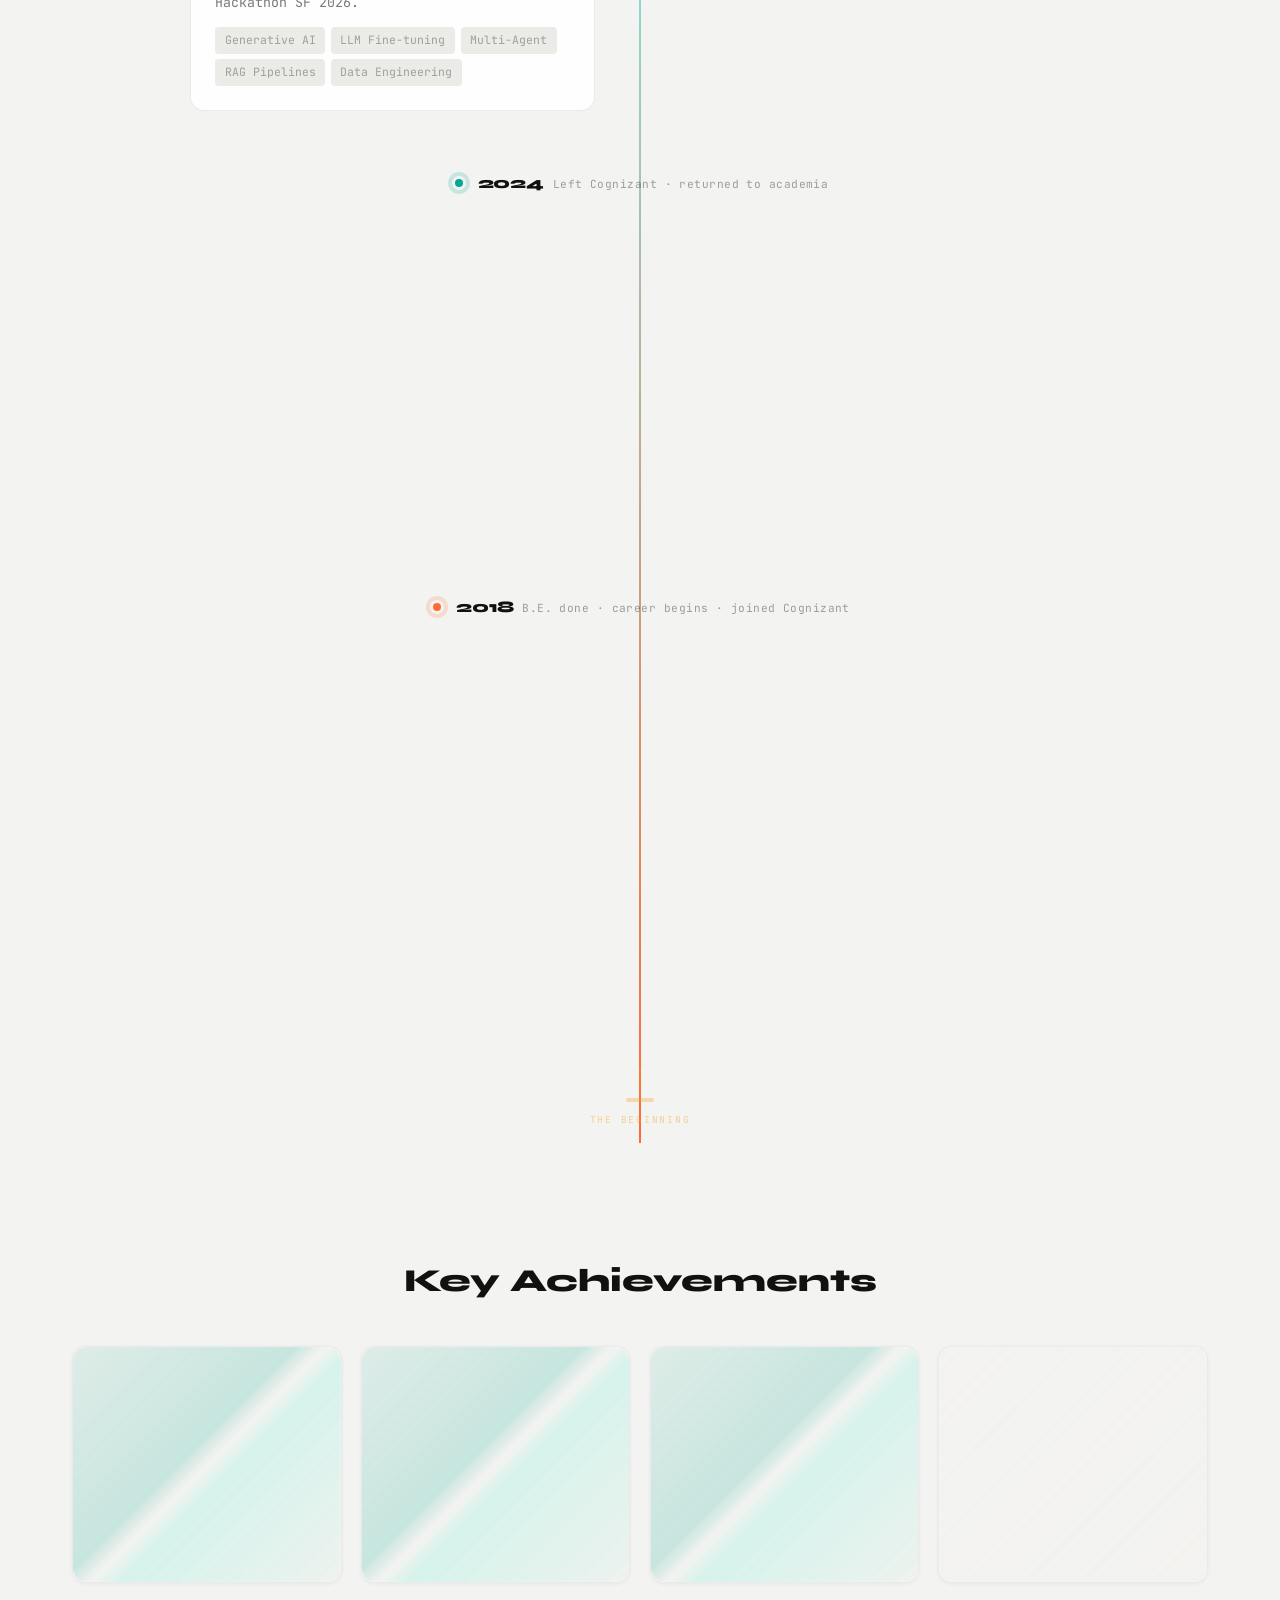
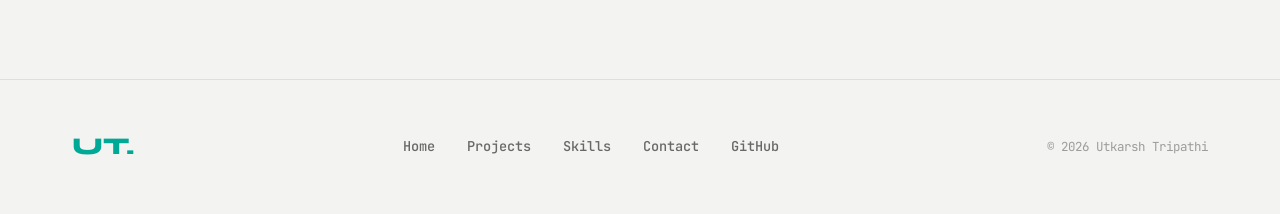
==== commit f5bca0a5: "Reorder timeline: internship near NOW, M.S. spans below to 2024 Internship (Jun-Dec 2025) now appear" ====
--- a/experience.html
+++ b/experience.html
@@ -677,23 +677,6 @@
             </div>
 
             <!-- ════════════════════════════════
-                 M.S. SJSU — standalone LEFT card (2024–2026)
-                 ════════════════════════════════ -->
-            <div class="lstep lstep-left">
-                <div class="lstep-card card-past" style="grid-column:1; margin-right:1rem;">
-                    <div class="card-past-badge">2024 – 2026 · Graduated May 2026</div>
-                    <h3 class="card-past-title">M.S. Applied Data Intelligence</h3>
-                    <div class="card-past-org">San Jose State University · San Jose, CA</div>
-                    <p class="card-past-desc">Went back to school to go deep on AI. Focused on Generative AI, LLM fine-tuning, multi-agent orchestration, and production data engineering. Built 8+ end-to-end AI/ML systems including a fine-tuned 14B model on AWS EC2. Won 1st place at Ship to Prod Hackathon SF 2026.</p>
-                    <div class="card-past-tags">
-                        <span>Generative AI</span><span>LLM Fine-tuning</span><span>Multi-Agent</span><span>RAG Pipelines</span><span>Data Engineering</span>
-                    </div>
-                </div>
-                <div style="grid-column:2;"></div>
-                <div style="grid-column:3;"></div>
-            </div>
-
-            <!-- ════════════════════════════════
                  CHECKPOINT — 2025 (mid-M.S. internship begins)
                  ════════════════════════════════ -->
             <div class="lstep-checkpoint lstep-checkpoint-sub" data-delay="160">
@@ -706,7 +689,7 @@
 
             <!-- ════════════════════════════════
                  Internship @ Retired.com — RIGHT card (Jun–Dec 2025)
-                 Separate from M.S., nested in timeline
+                 Close to 2026/NOW since Dec 2025 ≈ 5 months before graduation
                  ════════════════════════════════ -->
             <div class="lstep lstep-right">
                 <div style="grid-column:1;"></div>
@@ -720,6 +703,26 @@
                         <span>LLM Agents</span><span>GPT-4o</span><span>Snowflake</span><span>dbt</span><span>Azure</span>
                     </div>
                 </div>
+            </div>
+
+            <!-- ════════════════════════════════
+                 M.S. SJSU — standalone LEFT card (2024–2026)
+                 Tall card — spans the full 2-year academic period
+                 ════════════════════════════════ -->
+            <div class="lstep lstep-left">
+                <div class="lstep-card card-past" style="grid-column:1; margin-right:1rem; min-height:280px; display:flex; flex-direction:column; justify-content:space-between;">
+                    <div>
+                        <div class="card-past-badge">2024 – 2026 · Graduated May 2026</div>
+                        <h3 class="card-past-title">M.S. Applied Data Intelligence</h3>
+                        <div class="card-past-org">San Jose State University · San Jose, CA</div>
+                        <p class="card-past-desc">Went back to school to go deep on AI. Focused on Generative AI, LLM fine-tuning, multi-agent orchestration, and production data engineering. Built 8+ end-to-end AI/ML systems including a fine-tuned 14B model on AWS EC2. Won 1st place at Ship to Prod Hackathon SF 2026.</p>
+                    </div>
+                    <div class="card-past-tags">
+                        <span>Generative AI</span><span>LLM Fine-tuning</span><span>Multi-Agent</span><span>RAG Pipelines</span><span>Data Engineering</span>
+                    </div>
+                </div>
+                <div style="grid-column:2;"></div>
+                <div style="grid-column:3;"></div>
             </div>
 
             <!-- ════════════════════════════════
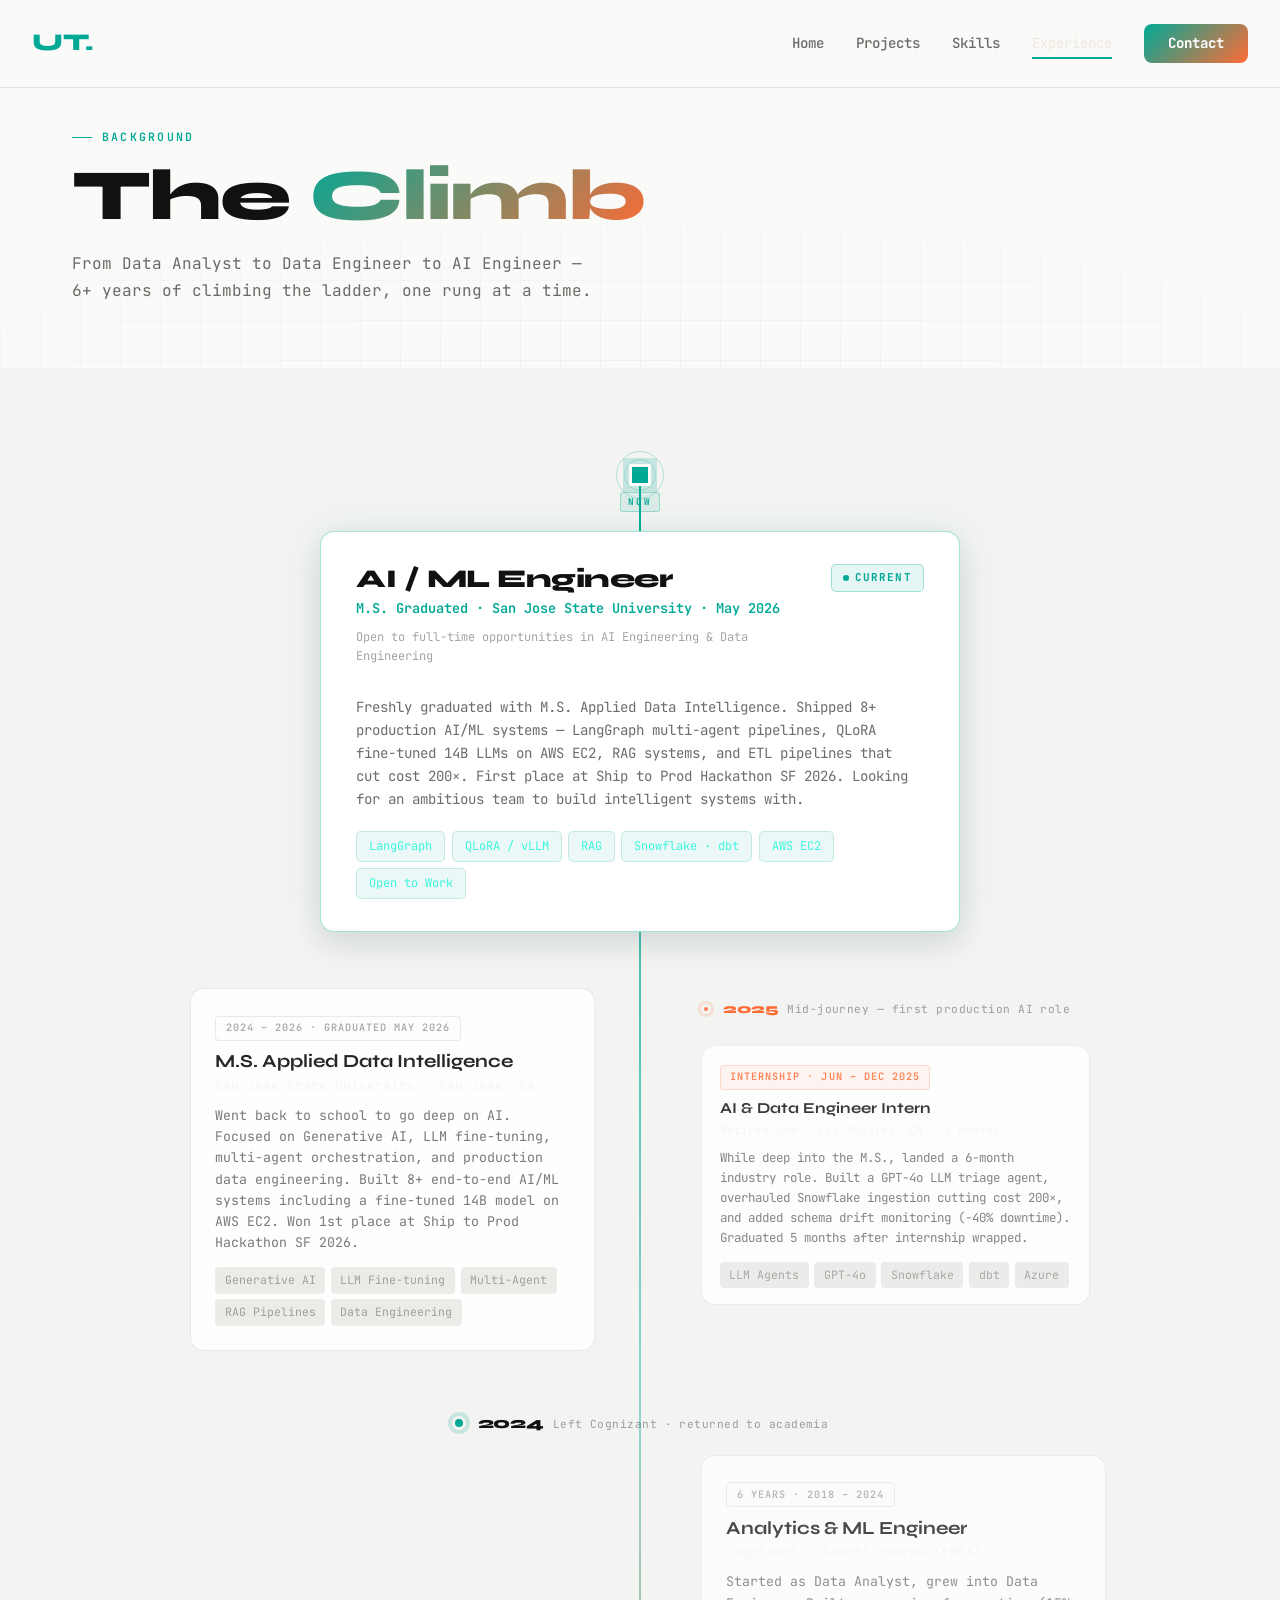
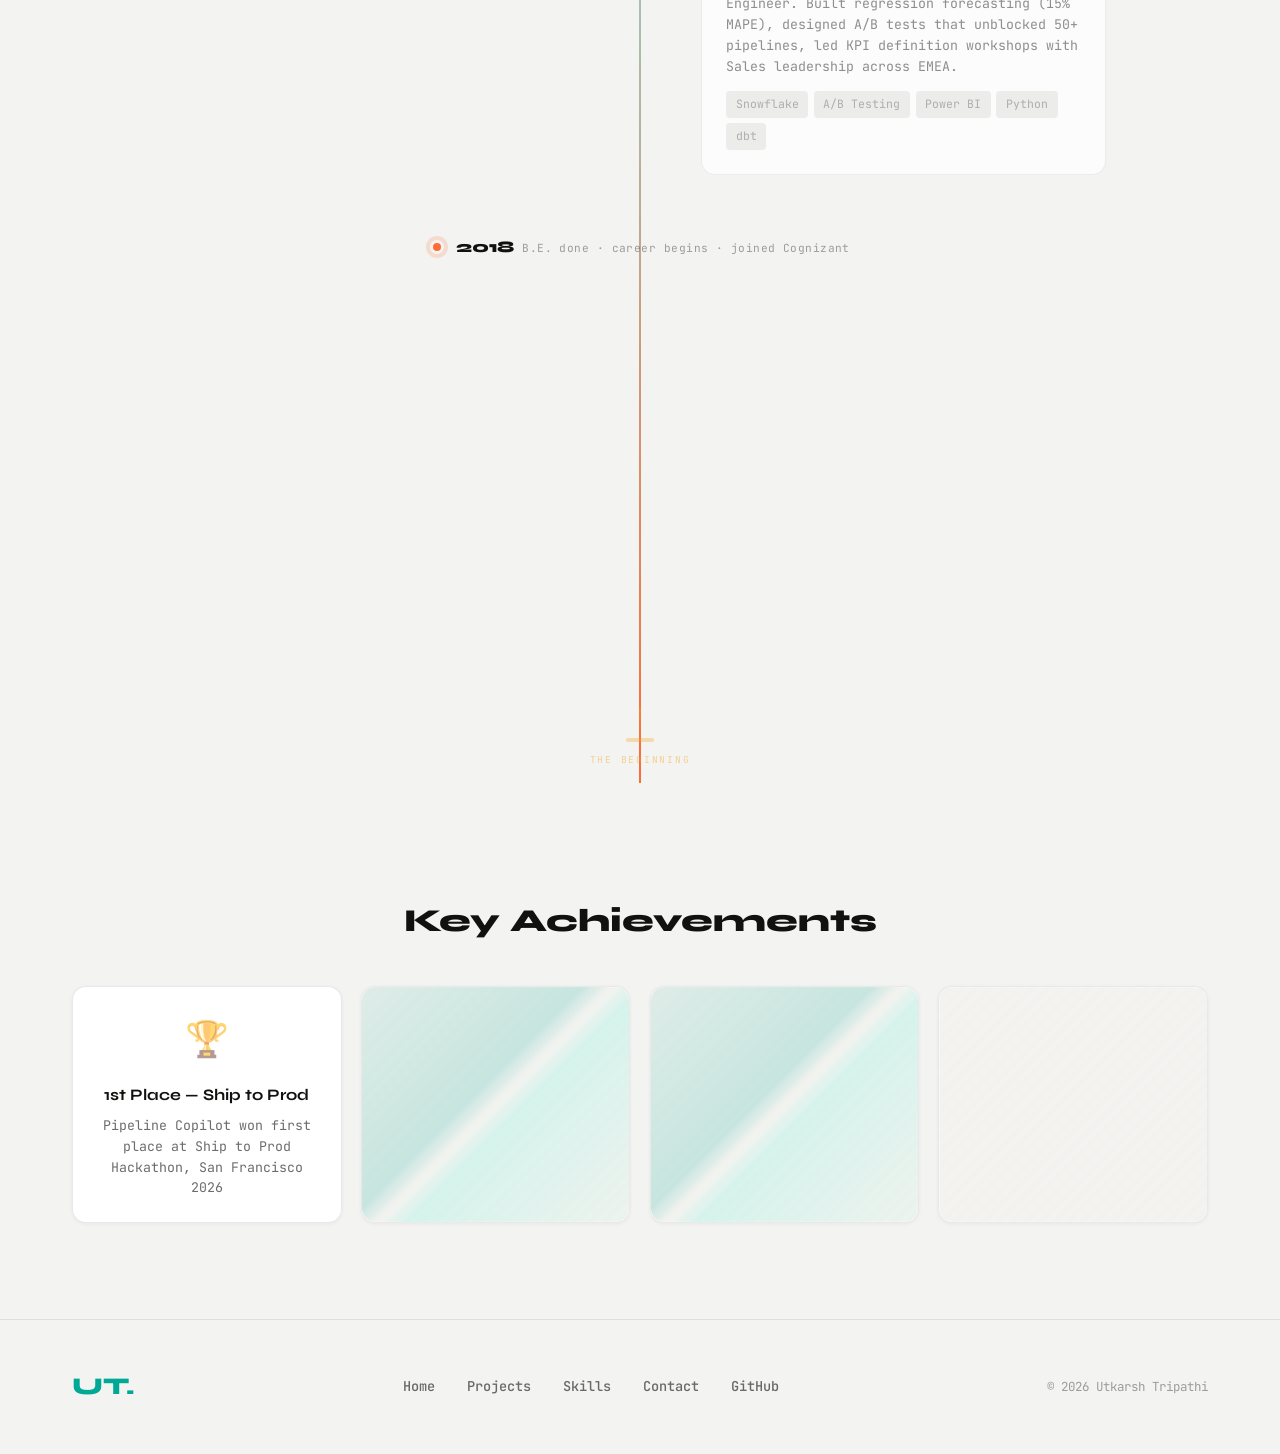
==== commit 6d01a946: "Fix MS card height: co-row with internship so it spans full 2024-2026 M.S. and Internship now share " ====
--- a/experience.html
+++ b/experience.html
@@ -677,40 +677,14 @@
             </div>
 
             <!-- ════════════════════════════════
-                 CHECKPOINT — 2025 (mid-M.S. internship begins)
+                 M.S. + Internship — same grid row
+                 M.S. (left) stretches to match the right column height,
+                 visually spanning from 2024 (bottom) to 2026 (top).
+                 Right column stacks: 2025 checkpoint → Internship card.
                  ════════════════════════════════ -->
-            <div class="lstep-checkpoint lstep-checkpoint-sub" data-delay="160">
-                <div class="checkpoint-node" style="width:10px;height:10px;background:rgba(255,107,53,0.85);box-shadow:0 0 0 3px rgba(255,107,53,0.15)"></div>
-                <div class="checkpoint-label">
-                    <span class="checkpoint-year" style="font-size:0.85rem;color:var(--color-accent)">2025</span>
-                    <span class="checkpoint-desc">Mid-journey — first production AI role</span>
-                </div>
-            </div>
-
-            <!-- ════════════════════════════════
-                 Internship @ Retired.com — RIGHT card (Jun–Dec 2025)
-                 Close to 2026/NOW since Dec 2025 ≈ 5 months before graduation
-                 ════════════════════════════════ -->
-            <div class="lstep lstep-right">
-                <div style="grid-column:1;"></div>
-                <div style="grid-column:2;"></div>
-                <div class="lstep-card card-past card-compact" style="grid-column:3; margin-left:1rem;">
-                    <div class="card-past-badge" style="background:rgba(255,107,53,0.08);border-color:rgba(255,107,53,0.25);color:#ff6b35;">Internship · Jun – Dec 2025</div>
-                    <h3 class="card-past-title">AI & Data Engineer Intern</h3>
-                    <div class="card-past-org">Retired.com · Los Angeles, CA · 6 months</div>
-                    <p class="card-past-desc">While deep into the M.S., landed a 6-month industry role. Built a GPT-4o LLM triage agent, overhauled Snowflake ingestion cutting cost 200×, and added schema drift monitoring (−40% downtime). Graduated 5 months after internship wrapped.</p>
-                    <div class="card-past-tags">
-                        <span>LLM Agents</span><span>GPT-4o</span><span>Snowflake</span><span>dbt</span><span>Azure</span>
-                    </div>
-                </div>
-            </div>
-
-            <!-- ════════════════════════════════
-                 M.S. SJSU — standalone LEFT card (2024–2026)
-                 Tall card — spans the full 2-year academic period
-                 ════════════════════════════════ -->
-            <div class="lstep lstep-left">
-                <div class="lstep-card card-past" style="grid-column:1; margin-right:1rem; min-height:280px; display:flex; flex-direction:column; justify-content:space-between;">
+            <div class="lstep lstep-ms-era" style="display:grid; grid-template-columns:1fr 90px 1fr; align-items:stretch; padding-bottom:2.5rem;">
+                <!-- LEFT: M.S. card — height stretches to fill row -->
+                <div class="lstep-card card-past" style="grid-column:1; margin-right:1rem; display:flex; flex-direction:column; justify-content:space-between;">
                     <div>
                         <div class="card-past-badge">2024 – 2026 · Graduated May 2026</div>
                         <h3 class="card-past-title">M.S. Applied Data Intelligence</h3>
@@ -721,8 +695,27 @@
                         <span>Generative AI</span><span>LLM Fine-tuning</span><span>Multi-Agent</span><span>RAG Pipelines</span><span>Data Engineering</span>
                     </div>
                 </div>
+                <!-- SPINE -->
                 <div style="grid-column:2;"></div>
-                <div style="grid-column:3;"></div>
+                <!-- RIGHT: 2025 checkpoint + Internship stacked -->
+                <div style="grid-column:3; margin-left:1rem; display:flex; flex-direction:column; gap:1rem;">
+                    <div class="lstep-checkpoint lstep-checkpoint-sub" data-delay="160" style="padding:0.6rem 0;">
+                        <div class="checkpoint-node" style="width:10px;height:10px;background:rgba(255,107,53,0.85);box-shadow:0 0 0 3px rgba(255,107,53,0.15)"></div>
+                        <div class="checkpoint-label">
+                            <span class="checkpoint-year" style="font-size:0.85rem;color:var(--color-accent)">2025</span>
+                            <span class="checkpoint-desc">Mid-journey — first production AI role</span>
+                        </div>
+                    </div>
+                    <div class="lstep-card card-past card-compact">
+                        <div class="card-past-badge" style="background:rgba(255,107,53,0.08);border-color:rgba(255,107,53,0.25);color:#ff6b35;">Internship · Jun – Dec 2025</div>
+                        <h3 class="card-past-title">AI & Data Engineer Intern</h3>
+                        <div class="card-past-org">Retired.com · Los Angeles, CA · 6 months</div>
+                        <p class="card-past-desc">While deep into the M.S., landed a 6-month industry role. Built a GPT-4o LLM triage agent, overhauled Snowflake ingestion cutting cost 200×, and added schema drift monitoring (−40% downtime). Graduated 5 months after internship wrapped.</p>
+                        <div class="card-past-tags">
+                            <span>LLM Agents</span><span>GPT-4o</span><span>Snowflake</span><span>dbt</span><span>Azure</span>
+                        </div>
+                    </div>
+                </div>
             </div>
 
             <!-- ════════════════════════════════
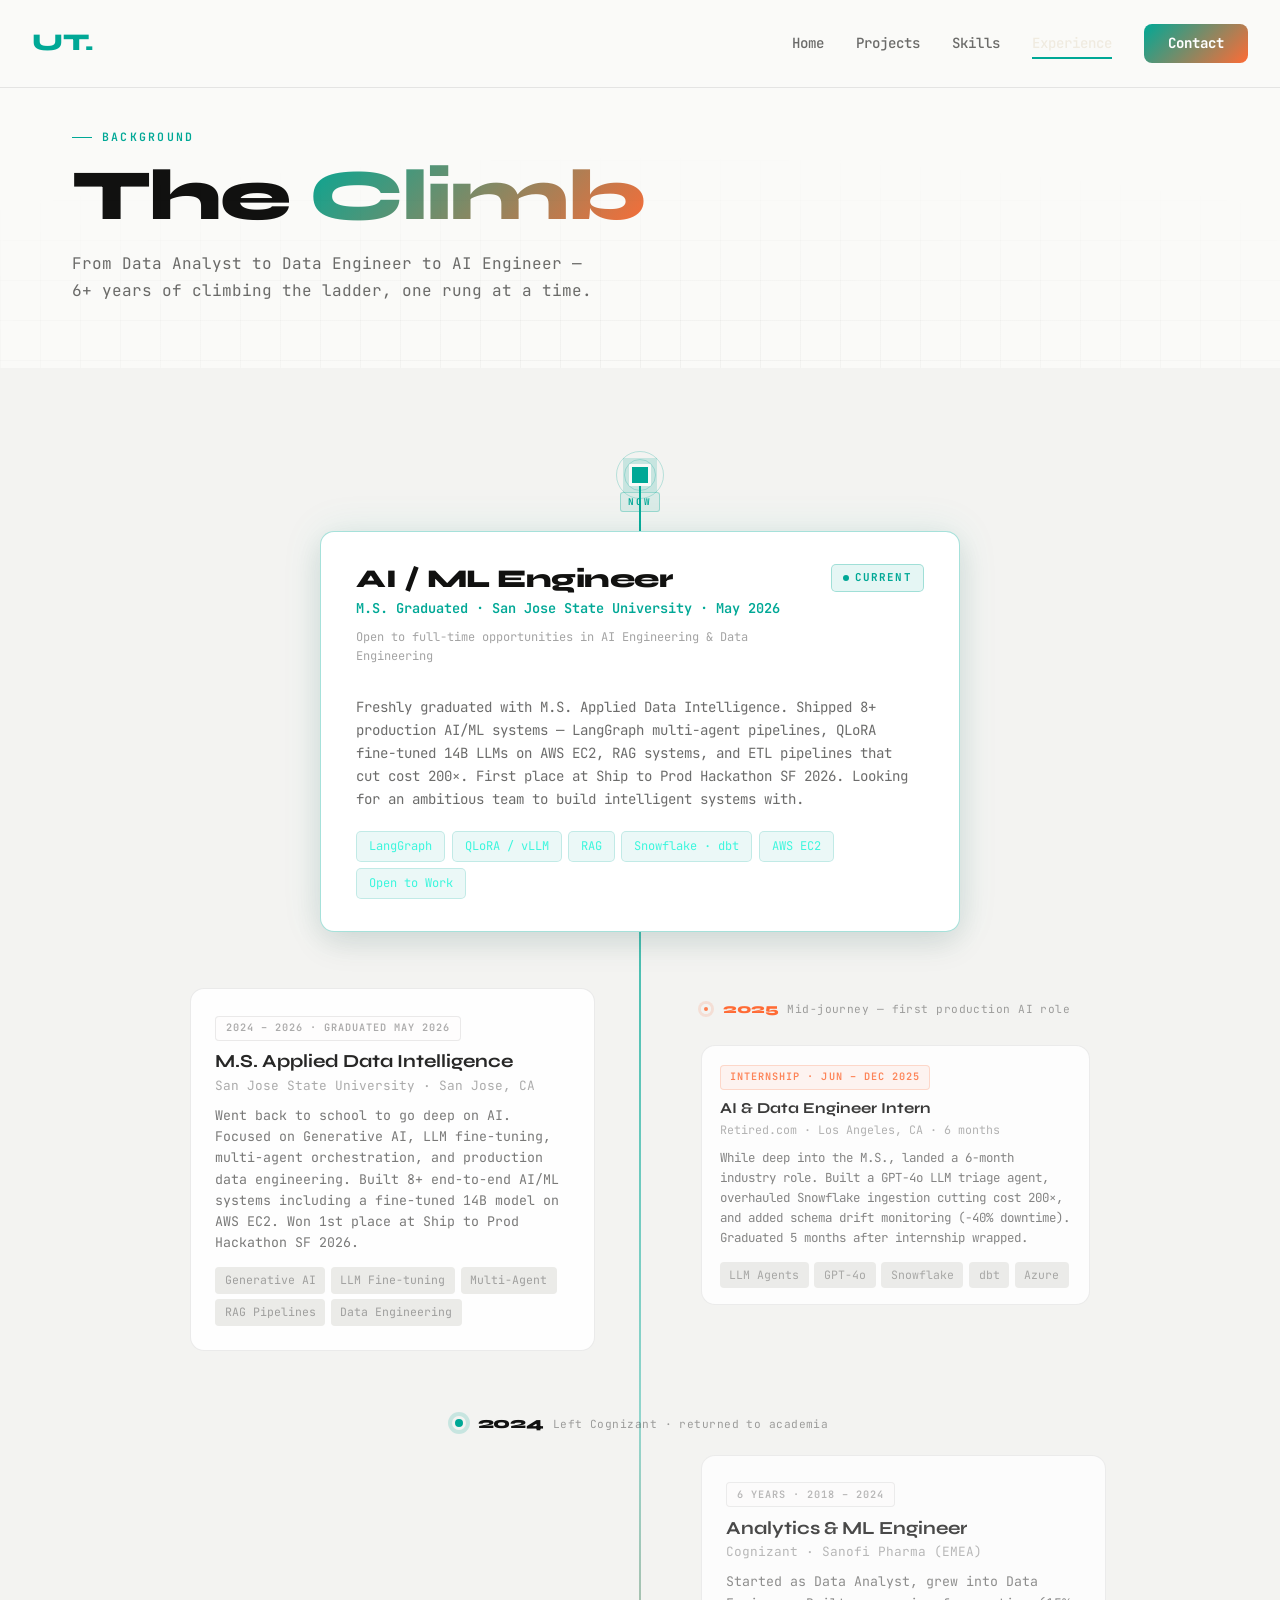
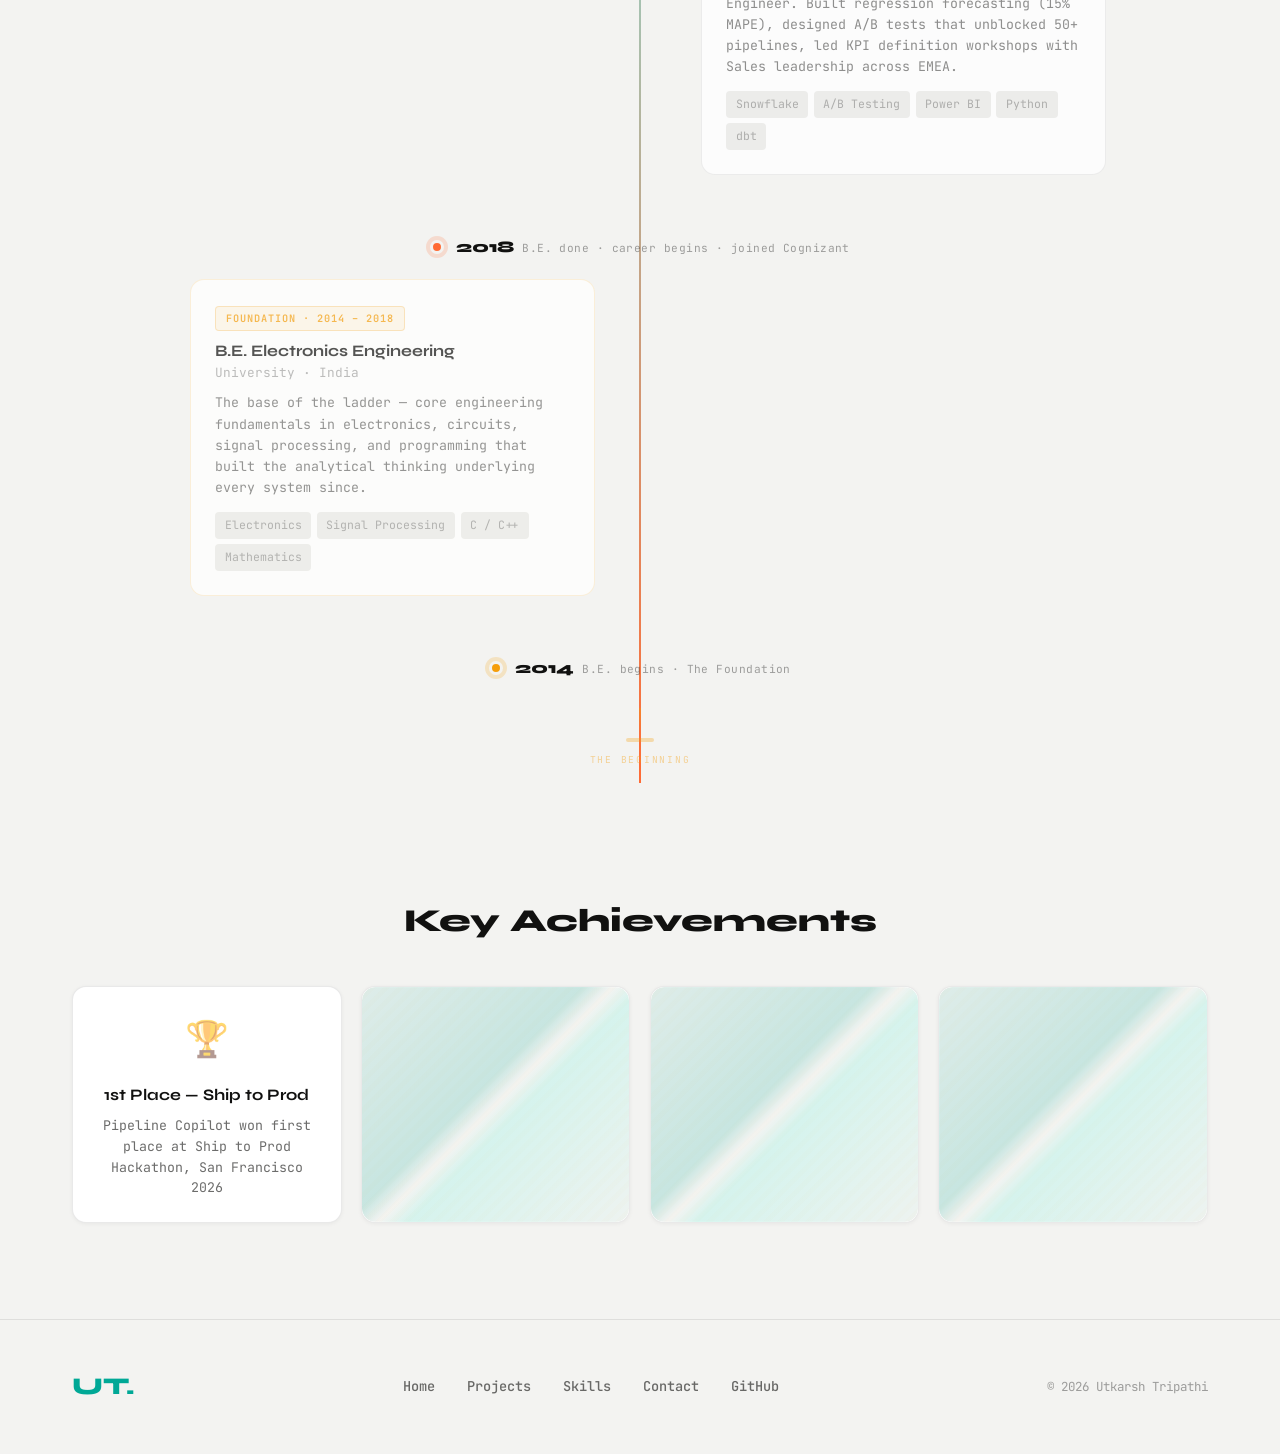
==== commit d42be843: "Fix card-past-org text invisible on light card background Replaced hardcoded rgba(240,235,224,0.45) " ====
--- a/experience.html
+++ b/experience.html
@@ -363,7 +363,7 @@
 
         .card-past-org {
             font-size: 0.8rem;
-            color: rgba(240,235,224,0.45);
+            color: var(--color-text-tertiary);
             margin-bottom: 0.55rem;
         }
 
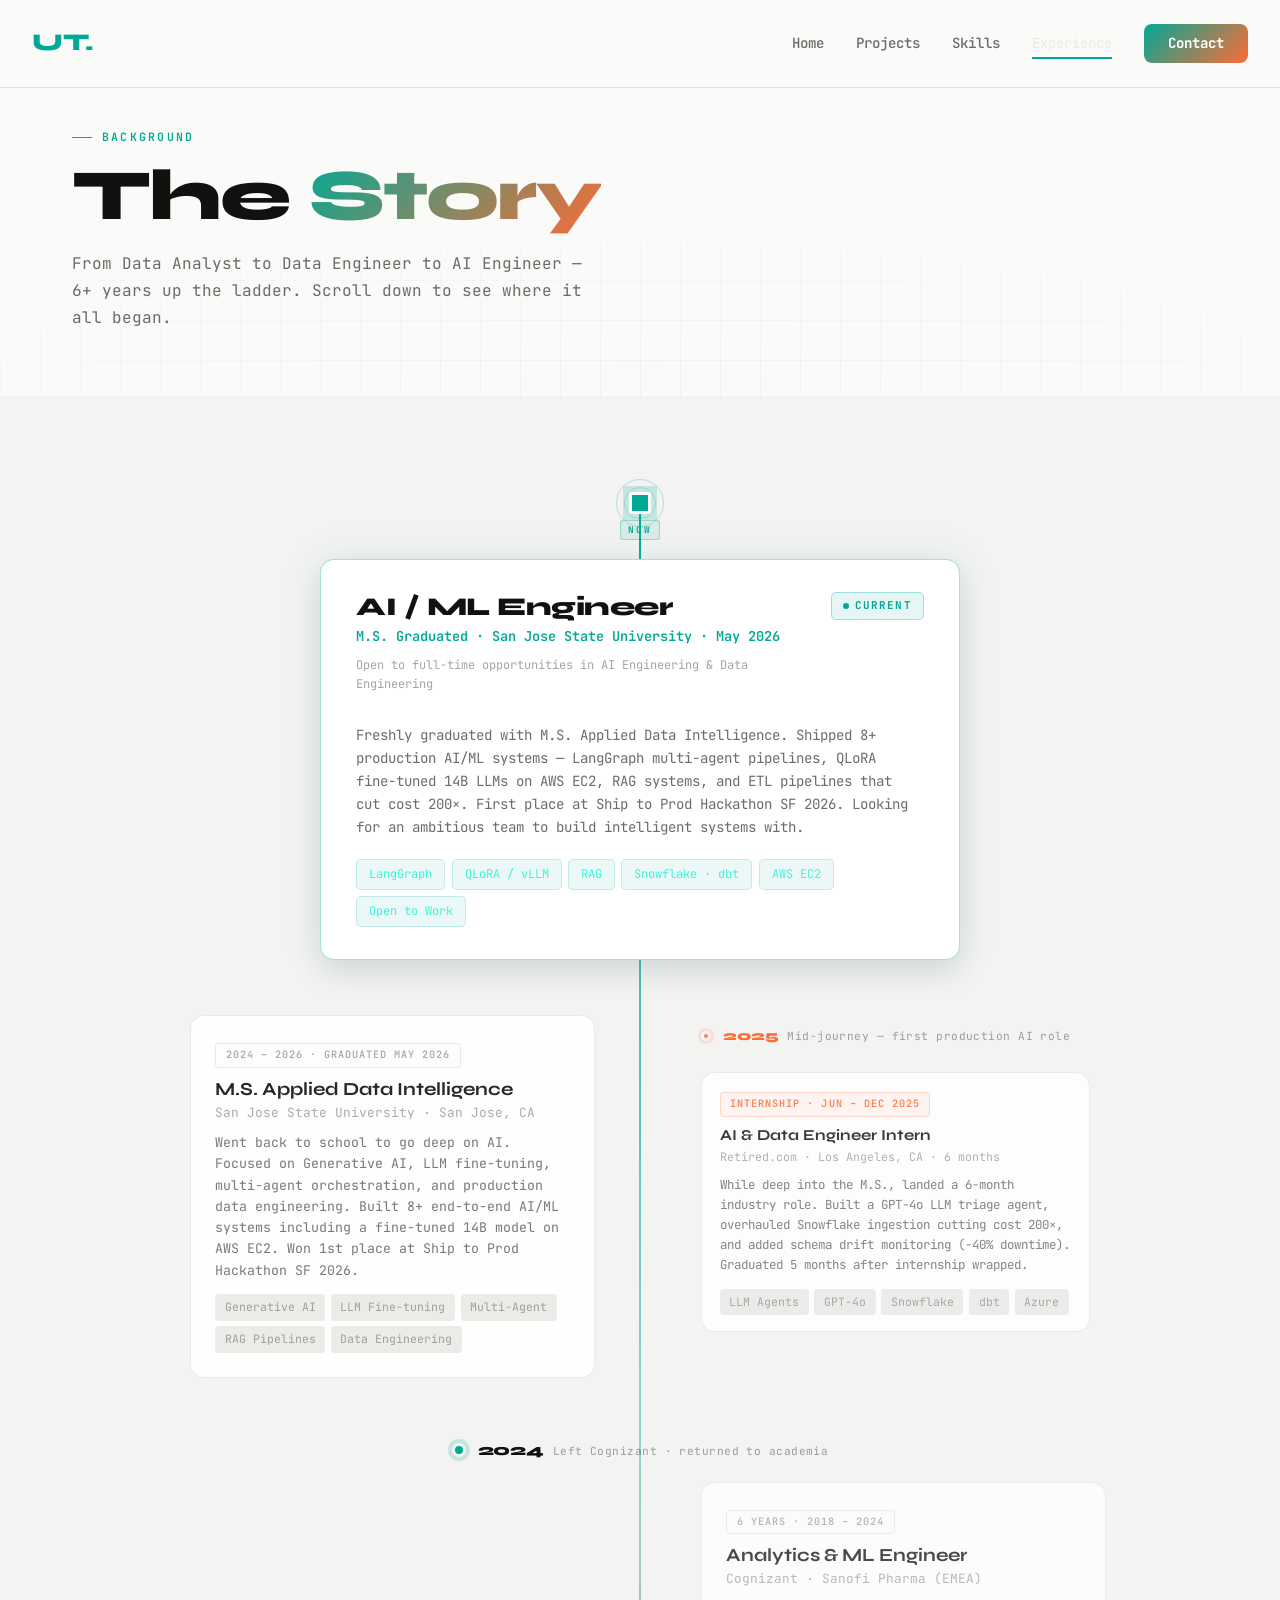
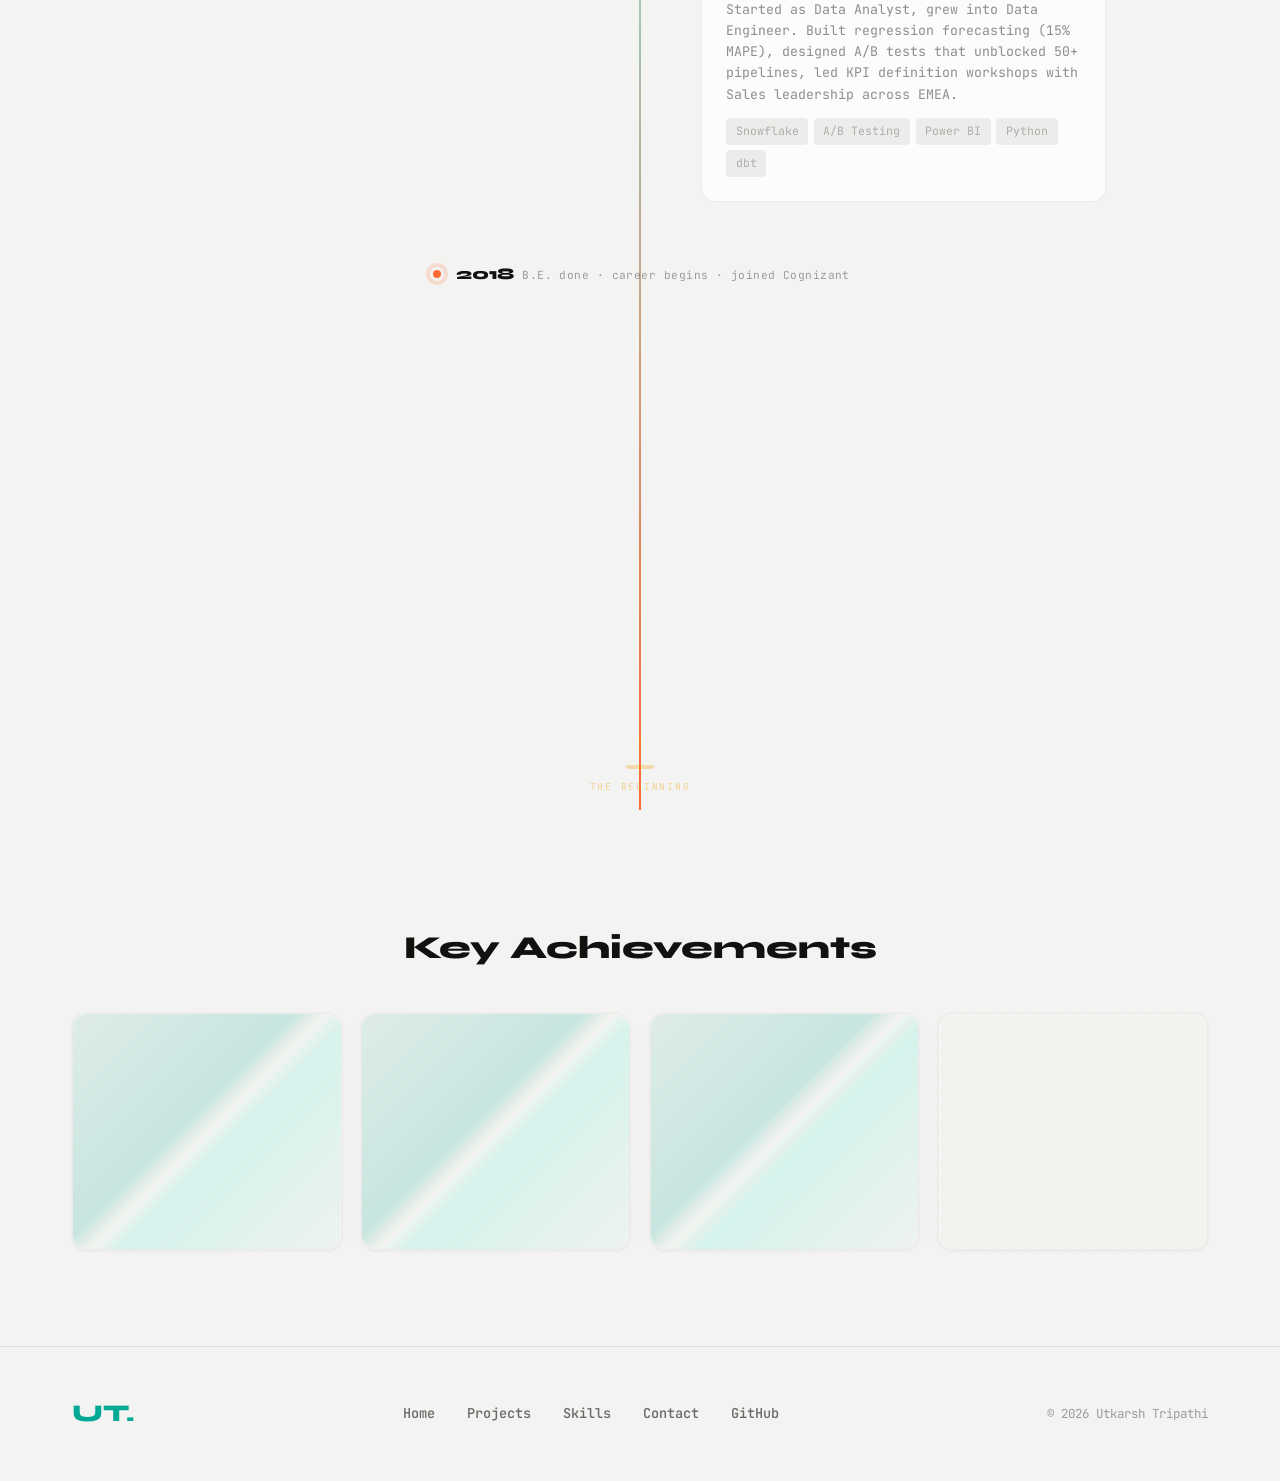
==== commit 553e69be: "Rename 'The Climb' to 'The Story', add university name to B.E. card - Section title/subtitle reframe" ====
--- a/experience.html
+++ b/experience.html
@@ -638,8 +638,8 @@
     <div class="page-hero-bg"></div>
     <div class="container">
         <div class="page-hero-label">Background</div>
-        <h1 class="page-hero-title">The <span class="gradient-text">Climb</span></h1>
-        <p class="page-hero-sub">From Data Analyst to Data Engineer to AI Engineer — 6+ years of climbing the ladder, one rung at a time.</p>
+        <h1 class="page-hero-title">The <span class="gradient-text">Story</span></h1>
+        <p class="page-hero-sub">From Data Analyst to Data Engineer to AI Engineer — 6+ years up the ladder. Scroll down to see where it all began.</p>
     </div>
 </div>
 
@@ -766,7 +766,7 @@
                 <div class="lstep-card card-past card-base" style="grid-column:1; margin-right:1rem;">
                     <div class="card-past-badge">Foundation · 2014 – 2018</div>
                     <h3 class="card-past-title">B.E. Electronics Engineering</h3>
-                    <div class="card-past-org">University · India</div>
+                    <div class="card-past-org">Bharati Vidyapeeth University · India</div>
                     <p class="card-past-desc">The base of the ladder — core engineering fundamentals in electronics, circuits, signal processing, and programming that built the analytical thinking underlying every system since.</p>
                     <div class="card-past-tags">
                         <span>Electronics</span><span>Signal Processing</span><span>C / C++</span><span>Mathematics</span>
--- a/styles.css
+++ b/styles.css
@@ -306,7 +306,7 @@
 .morph-label { font-size: 0.64rem; letter-spacing: 0.2em; text-transform: uppercase; color: rgba(17,17,16,0.3); }
 
 .morph-stage {
-    position: relative; height: 320px;
+    position: relative; height: 360px;
     background: rgba(255, 255, 255, 0.85);
     border: 1px solid var(--color-border); border-radius: 12px;
     overflow: hidden; backdrop-filter: blur(6px);
